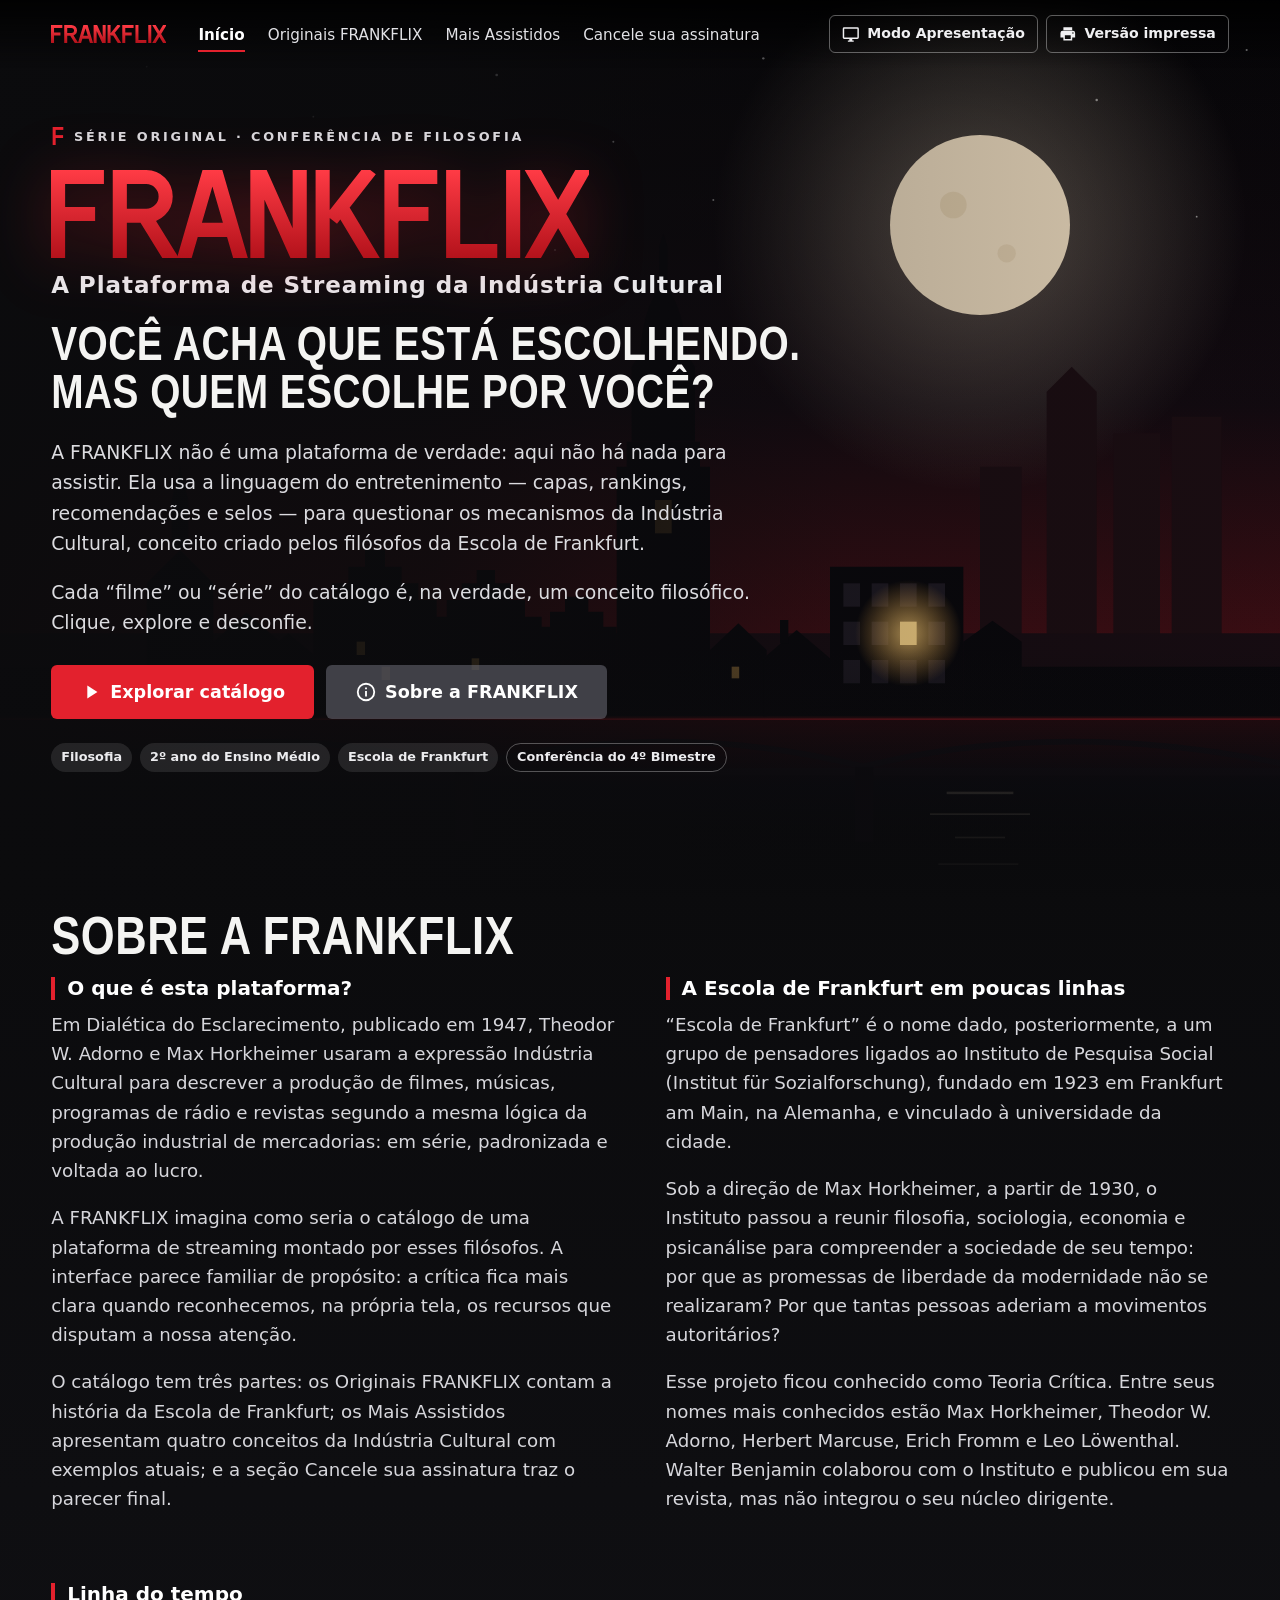
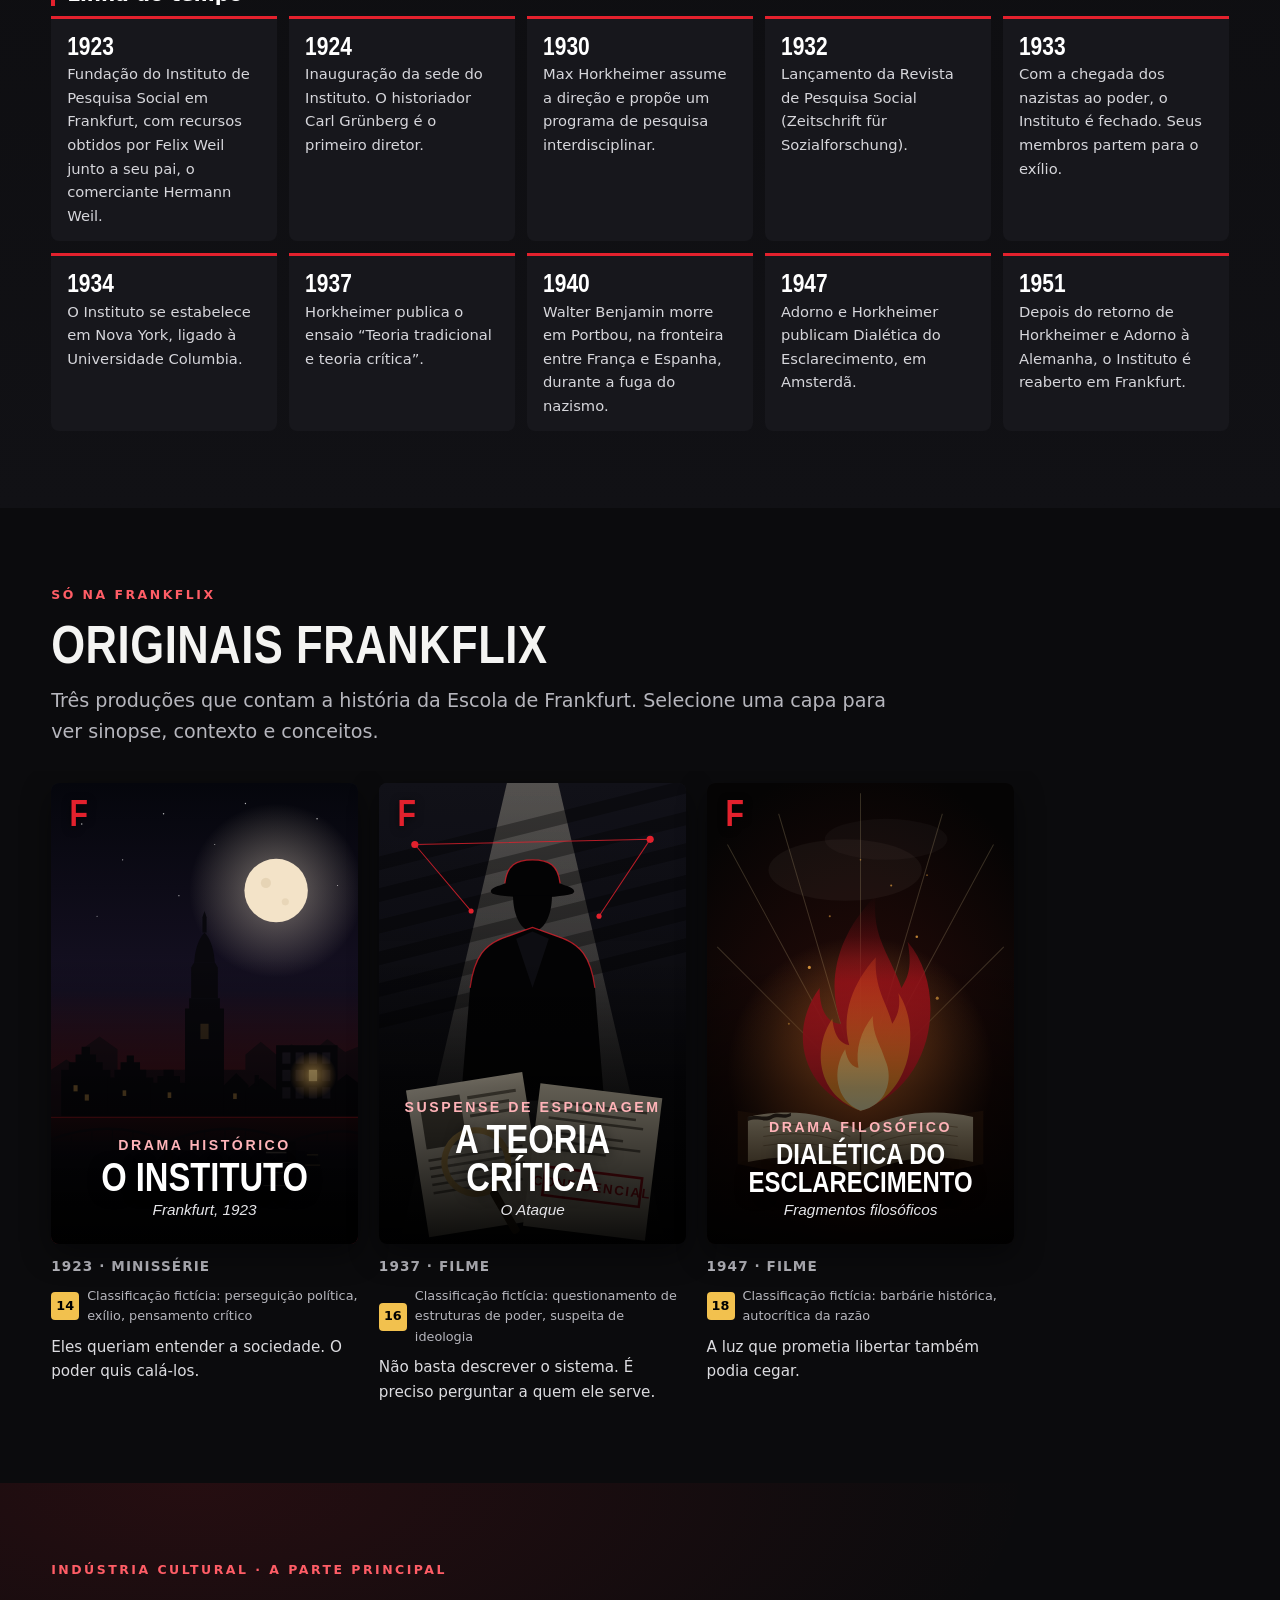
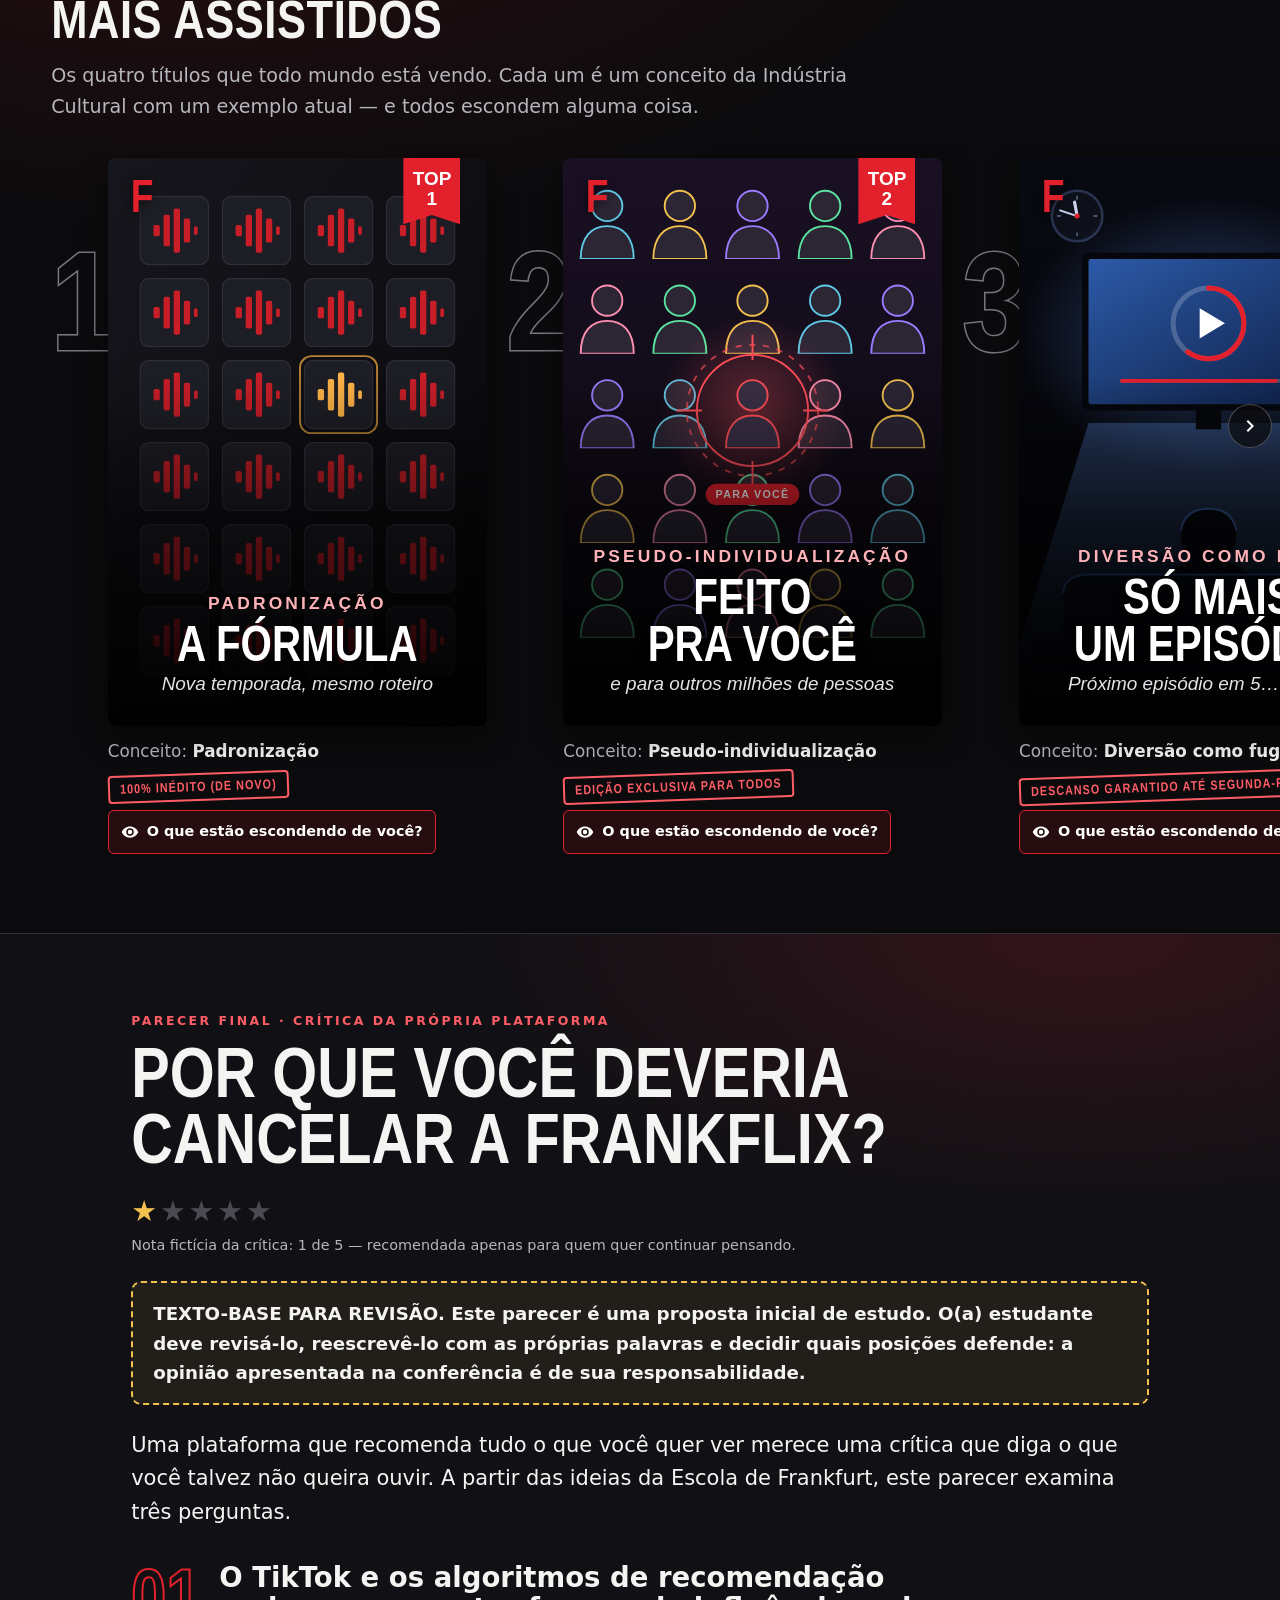
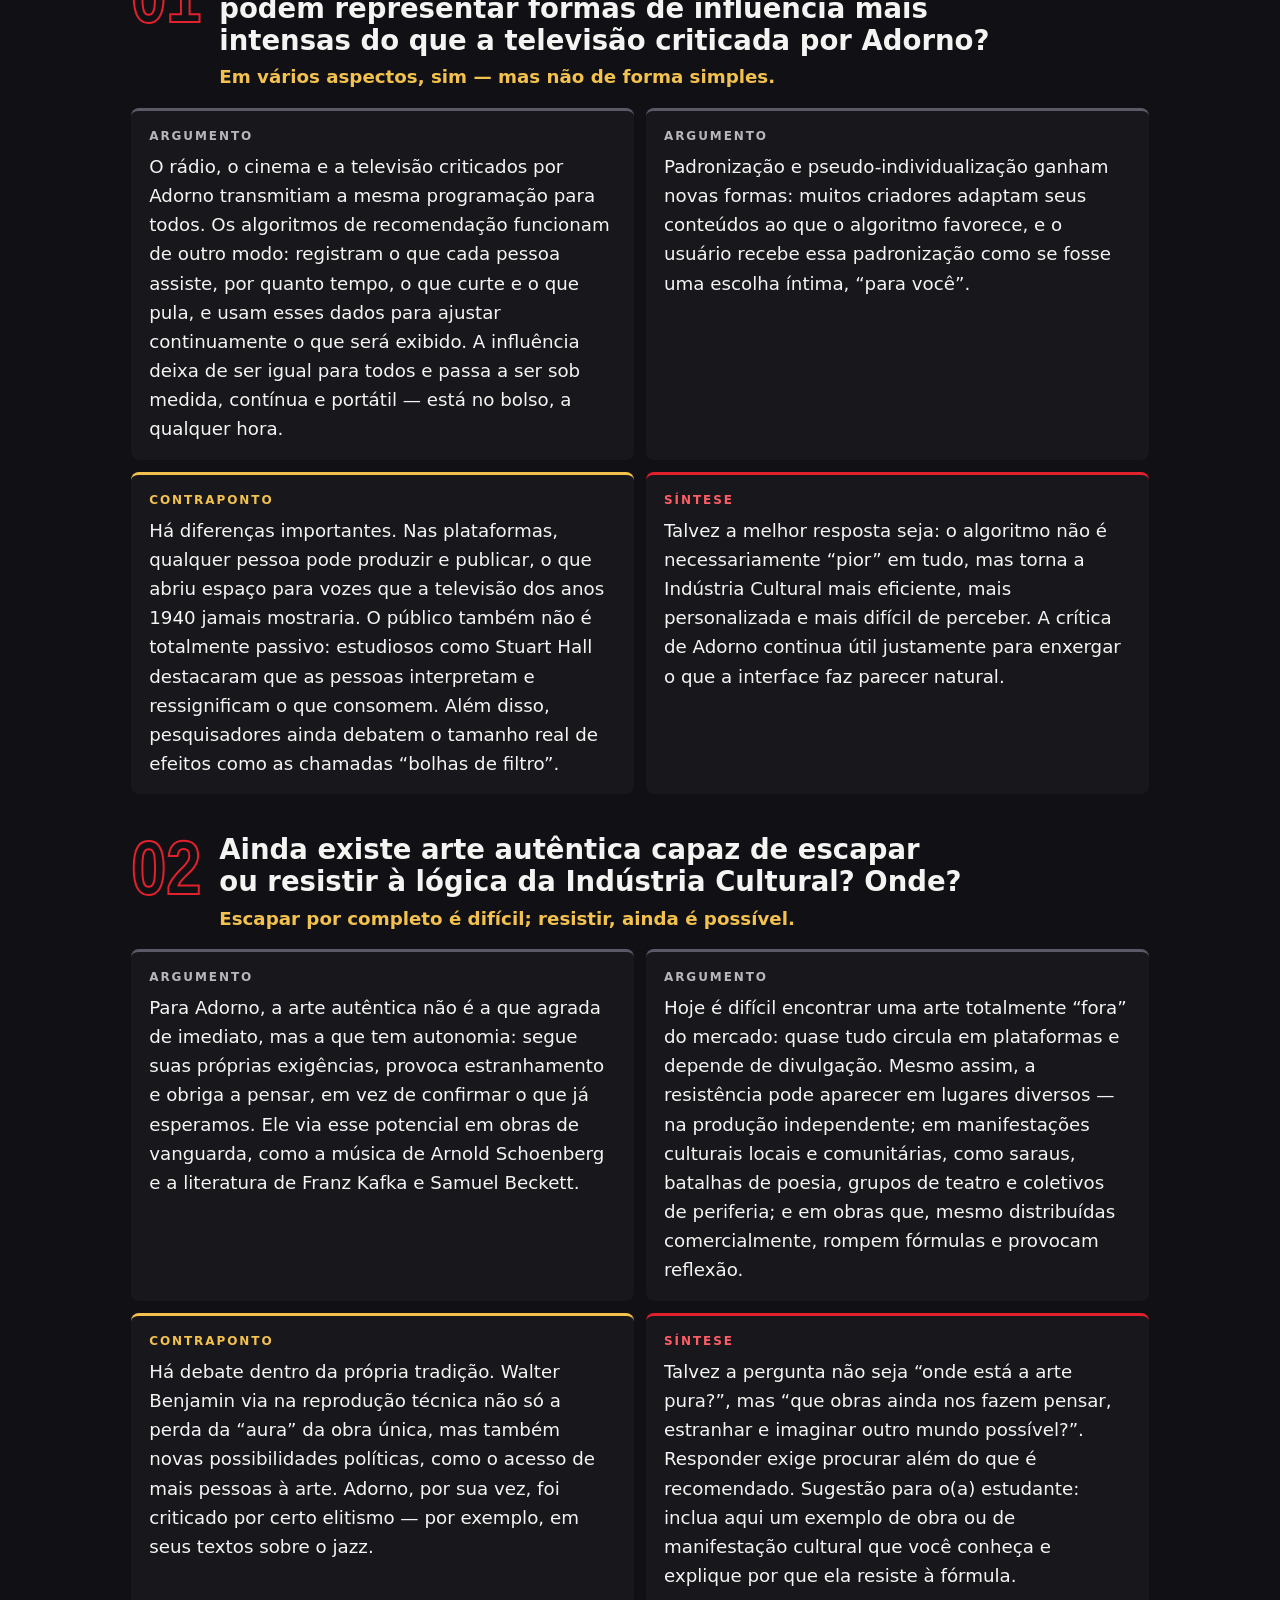
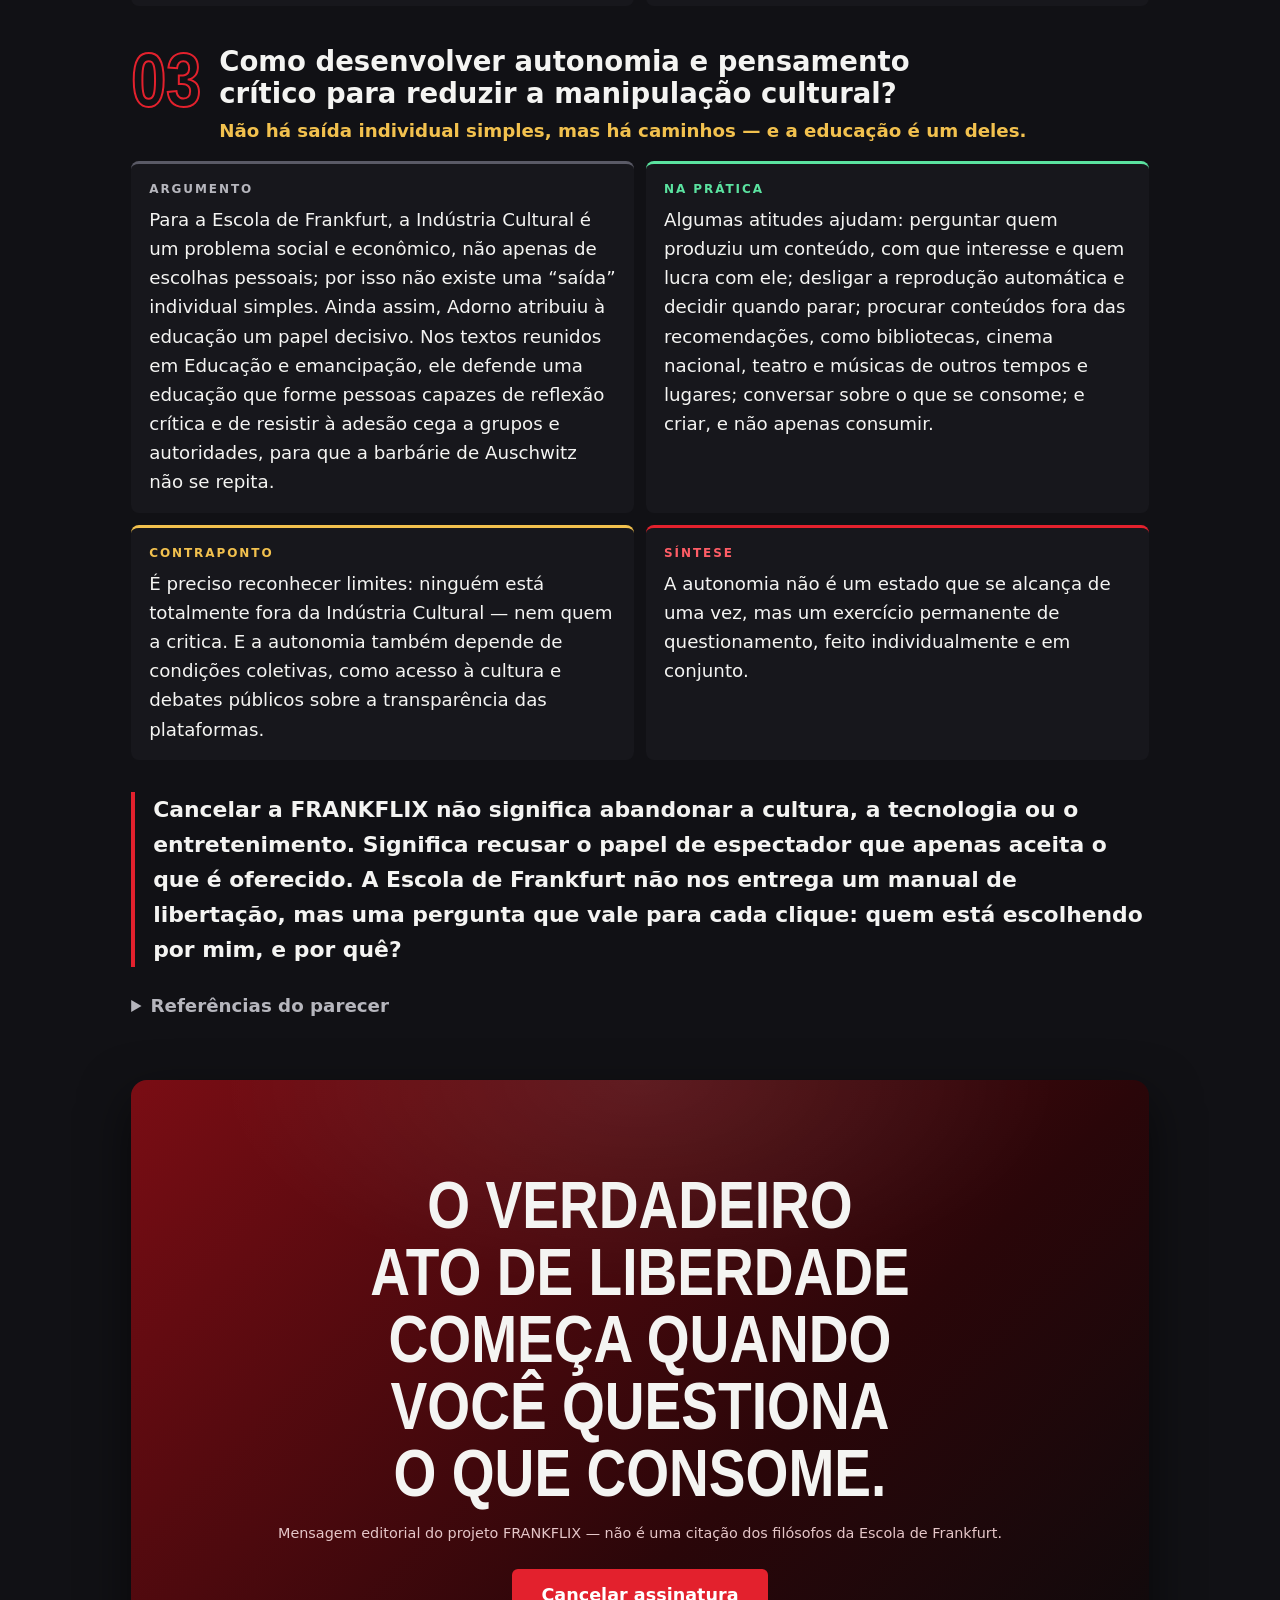
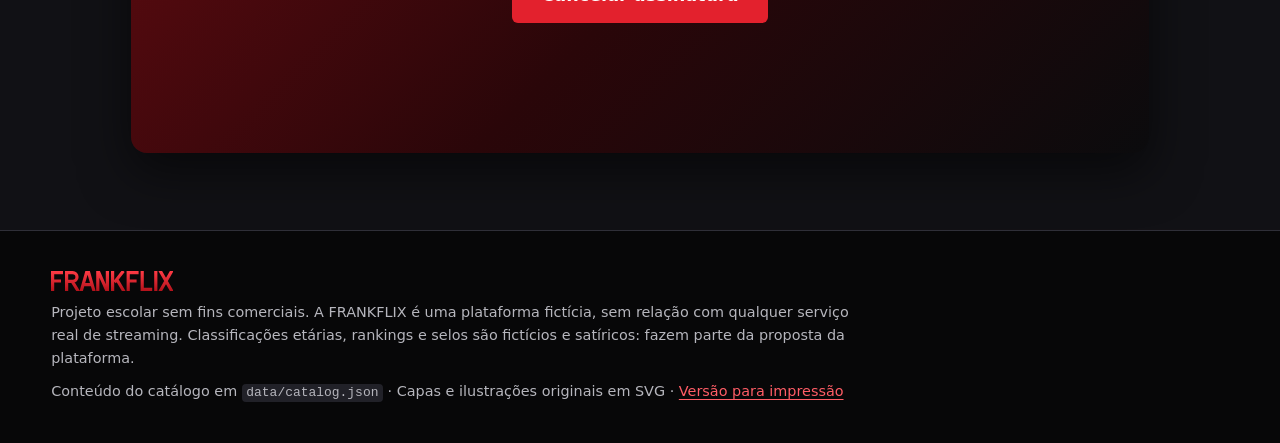
==== index.html @ fb7651ad "Implementa a plataforma FRANKFLIX Site estático (HTML, CSS, JS ES6+ e JSON) para a conferência de Fi" ====
<!doctype html>
<html lang="pt-BR">
<head>
  <meta charset="utf-8">
  <meta name="viewport" content="width=device-width, initial-scale=1">
  <title>FRANKFLIX — A Plataforma de Streaming da Indústria Cultural</title>
  <meta name="description" content="Plataforma fictícia de streaming criada para uma conferência de Filosofia (2º ano do Ensino Médio) sobre a Escola de Frankfurt e a crítica à Indústria Cultural.">
  <meta name="theme-color" content="#0b0b0d">
  <meta name="color-scheme" content="dark">
  <link rel="icon" href="assets/favicon.svg" type="image/svg+xml">
  <link rel="preload" href="data/catalog.json" as="fetch" crossorigin>
  <link rel="stylesheet" href="css/style.css">
  <link rel="stylesheet" href="css/components.css">
  <script type="module" src="js/app.js"></script>
</head>
<body>
  <a class="skip-link" href="#conteudo">Pular para o conteúdo</a>

  <header class="site-header" data-header>
    <div class="site-header__inner">
      <a class="brand" href="#inicio" aria-label="FRANKFLIX — voltar ao início">
        <img src="assets/logo.svg" alt="" width="152" height="25">
      </a>
      <nav class="main-nav" aria-label="Navegação principal">
        <ul>
          <li><a href="#inicio" data-nav="inicio">Início</a></li>
          <li><a href="#originais" data-nav="originais">Originais FRANKFLIX</a></li>
          <li><a href="#mais-assistidos" data-nav="mais-assistidos">Mais Assistidos</a></li>
          <li><a href="#cancele" data-nav="cancele">Cancele sua assinatura</a></li>
        </ul>
      </nav>
      <div class="header-actions">
        <button type="button" class="btn btn--ghost btn--sm" data-presentation-open disabled>
          <span class="btn__icon" data-icon="screen"></span><span>Modo Apresentação</span>
        </button>
        <a class="btn btn--ghost btn--sm" href="print.html">
          <span class="btn__icon" data-icon="print"></span><span>Versão impressa</span>
        </a>
      </div>
    </div>
  </header>

  <main id="conteudo" tabindex="-1">
    <section id="inicio" class="hero" data-spy="inicio" aria-labelledby="hero-title">
      <div class="hero__media" aria-hidden="true"></div>
      <div class="hero__content" data-hero>
        <p class="hero__kicker" data-hero-kicker></p>
        <h1 id="hero-title" class="hero__title">
          <img src="assets/logo.svg" alt="FRANKFLIX" width="610" height="100">
          <span class="hero__tagline" data-hero-tagline></span>
        </h1>
        <p class="hero__slogan" data-hero-slogan></p>
        <div class="hero__description" data-hero-description></div>
        <div class="hero__actions">
          <a class="btn btn--primary btn--lg" href="#originais" data-scroll-to="originais">
            <span class="btn__icon" data-icon="play"></span><span>Explorar catálogo</span>
          </a>
          <a class="btn btn--secondary btn--lg" href="#sobre" data-scroll-to="sobre">
            <span class="btn__icon" data-icon="info"></span><span>Sobre a FRANKFLIX</span>
          </a>
        </div>
        <p class="hero__meta" data-hero-meta></p>
      </div>
    </section>

    <div class="app-status" data-status role="status" aria-live="polite">
      <noscript>
        <p class="alert alert--error">Este site precisa de JavaScript para montar o catálogo. Ative o JavaScript ou consulte a <a href="print.html">versão impressa</a>.</p>
      </noscript>
    </div>

    <section id="sobre" class="section about" data-spy="inicio" aria-labelledby="sobre-title">
      <div class="container">
        <h2 id="sobre-title" class="section__title">Sobre a FRANKFLIX</h2>
        <div class="about__grid" data-about></div>
      </div>
    </section>

    <section id="originais" class="section collection" data-spy="originais" aria-labelledby="originais-title">
      <div class="container">
        <header class="section__head">
          <p class="section__kicker">Só na FRANKFLIX</p>
          <h2 id="originais-title" class="section__title">Originais FRANKFLIX</h2>
          <p class="section__lead">Três produções que contam a história da Escola de Frankfurt. Selecione uma capa para ver sinopse, contexto e conceitos.</p>
        </header>
      </div>
      <div class="row" data-row="originals" aria-label="Originais FRANKFLIX"></div>
    </section>

    <section id="mais-assistidos" class="section collection collection--top" data-spy="mais-assistidos" aria-labelledby="top-title">
      <div class="container">
        <header class="section__head">
          <p class="section__kicker">Indústria Cultural · a parte principal</p>
          <h2 id="top-title" class="section__title">Mais Assistidos</h2>
          <p class="section__lead">Os quatro títulos que todo mundo está vendo. Cada um é um conceito da Indústria Cultural com um exemplo atual — e todos escondem alguma coisa.</p>
        </header>
      </div>
      <div class="row row--top" data-row="top" aria-label="Mais Assistidos"></div>
    </section>

    <section id="cancele" class="section verdict" data-spy="cancele" aria-labelledby="cancele-title">
      <div class="container container--narrow" data-verdict>
        <h2 id="cancele-title" class="verdict__title">Por que você deveria cancelar a FRANKFLIX?</h2>
      </div>
    </section>
  </main>

  <footer class="site-footer">
    <div class="container site-footer__inner">
      <img src="assets/logo.svg" alt="FRANKFLIX" width="122" height="20">
      <p data-footer-disclaimer></p>
      <p>Conteúdo do catálogo em <code>data/catalog.json</code> · Capas e ilustrações originais em SVG · <a href="print.html">Versão para impressão</a></p>
    </div>
  </footer>

  <dialog class="modal" data-modal aria-labelledby="modal-title">
    <div class="modal__frame">
      <button type="button" class="modal__close icon-btn" data-modal-close aria-label="Fechar detalhes" autofocus>
        <span data-icon="close"></span>
      </button>
      <div class="modal__body" data-modal-body></div>
    </div>
  </dialog>

  <dialog class="presentation" data-presentation aria-label="Modo apresentação">
    <div class="presentation__stage" data-stage></div>
    <div class="presentation__controls">
      <button type="button" class="btn btn--secondary" data-prev><span class="btn__icon" data-icon="left"></span><span>Anterior</span></button>
      <div class="presentation__progress">
        <span class="presentation__counter" data-counter></span>
        <span class="presentation__bar"><span data-bar></span></span>
      </div>
      <button type="button" class="btn btn--primary" data-next><span>Próximo</span><span class="btn__icon" data-icon="right"></span></button>
      <button type="button" class="btn btn--ghost" data-fullscreen><span class="btn__icon" data-icon="expand"></span><span data-fullscreen-label>Tela cheia</span></button>
      <button type="button" class="btn btn--ghost" data-presentation-close><span class="btn__icon" data-icon="close"></span><span>Sair</span></button>
    </div>
    <p class="presentation__hint" data-fs-hint></p>
    <p class="visually-hidden" data-live aria-live="polite"></p>
  </dialog>

  <script>
    // Aviso para quem abre o arquivo diretamente (file://): módulos e fetch() não funcionam assim.
    if (location.protocol === 'file:') {
      document.addEventListener('DOMContentLoaded', function () {
        var box = document.querySelector('[data-status]');
        if (box) box.innerHTML = '<p class="alert alert--error"><strong>Abra o site por um servidor HTTP.</strong> Navegadores bloqueiam o carregamento do catálogo (fetch e módulos JavaScript) em arquivos abertos via file://. No terminal, dentro da pasta do projeto, execute <code>python3 -m http.server 8000</code> e acesse <code>http://localhost:8000</code>.</p>';
      });
    }
  </script>
</body>
</html>
---- css/style.css ----
/* ==========================================================================
   FRANKFLIX — estilos globais, layout e seções
   Componentes (cards, modal, apresentação…) ficam em components.css.
   ========================================================================== */

:root {
  --bg: #0b0b0d;
  --bg-2: #111115;
  --surface: #17171c;
  --surface-2: #212128;
  --line: #2f2f38;
  --text: #f4f4f2;
  --muted: #b6b6bd;
  --red: #e3212d;
  --red-strong: #b3121b;
  --red-text: #ff5d66;
  --gold: #f2c14e;
  --green: #5be3a0;

  --font-sans: "Inter", "Segoe UI", system-ui, -apple-system, Roboto, "Helvetica Neue", Arial, sans-serif;
  --font-display: "Bebas Neue", "Oswald", "Arial Narrow", "Roboto Condensed", "Liberation Sans Narrow", "Helvetica Neue", Impact, sans-serif;

  --gutter: clamp(16px, 4vw, 64px);
  --header-h: 68px;
  --radius: 10px;
  --shadow: 0 18px 50px rgba(0, 0, 0, 0.55);
  --ease: cubic-bezier(0.2, 0.7, 0.2, 1);

  color-scheme: dark;
}

*,
*::before,
*::after { box-sizing: border-box; }

html {
  scroll-padding-top: calc(var(--header-h) + 12px);
  -webkit-text-size-adjust: 100%;
}

@media (prefers-reduced-motion: no-preference) {
  html { scroll-behavior: smooth; }
}

html.is-locked { overflow: hidden; }

body {
  margin: 0;
  background: var(--bg);
  color: var(--text);
  font-family: var(--font-sans);
  font-size: clamp(1rem, 0.94rem + 0.25vw, 1.15rem);
  line-height: 1.6;
  text-rendering: optimizeLegibility;
  -webkit-font-smoothing: antialiased;
}

img { max-width: 100%; height: auto; display: block; }
a { color: var(--red-text); text-underline-offset: 0.18em; }
a:hover { color: #fff; }
code { font-family: ui-monospace, "SFMono-Regular", Menlo, Consolas, monospace; font-size: 0.9em; background: var(--surface-2); padding: 0.1em 0.35em; border-radius: 4px; }
h1, h2, h3, h4 { line-height: 1.15; margin: 0 0 0.5em; }
p { margin: 0 0 1em; }
[hidden] { display: none !important; }

:focus-visible {
  outline: 3px solid #fff;
  outline-offset: 3px;
  border-radius: 4px;
}

.visually-hidden {
  position: absolute !important;
  width: 1px; height: 1px;
  padding: 0; margin: -1px;
  overflow: hidden; clip: rect(0 0 0 0);
  white-space: nowrap; border: 0;
}

.skip-link {
  position: absolute;
  left: 16px; top: -100px;
  z-index: 1000;
  background: #fff; color: #000;
  padding: 10px 16px; border-radius: 6px;
  font-weight: 700;
}
.skip-link:focus { top: 12px; }

.container {
  width: 100%;
  max-width: 1600px;
  margin-inline: auto;
  padding-inline: var(--gutter);
}
.container--narrow { max-width: 1120px; }

/* ---------- Cabeçalho fixo ---------- */

.site-header {
  position: fixed;
  inset: 0 0 auto 0;
  z-index: 50;
  background: linear-gradient(180deg, rgba(0, 0, 0, 0.85) 0%, rgba(0, 0, 0, 0) 100%);
  transition: background-color 0.3s var(--ease), box-shadow 0.3s var(--ease);
}
.site-header.is-scrolled {
  background-color: rgba(11, 11, 13, 0.96);
  box-shadow: 0 1px 0 var(--line);
}

.site-header__inner {
  display: flex;
  align-items: center;
  gap: clamp(12px, 2.5vw, 40px);
  min-height: var(--header-h);
  padding-inline: var(--gutter);
  max-width: 1920px;
  margin-inline: auto;
}

.brand img { width: clamp(112px, 9vw, 160px); height: auto; }

.main-nav ul {
  display: flex;
  gap: clamp(12px, 1.8vw, 28px);
  list-style: none;
  margin: 0; padding: 0;
}
.main-nav a {
  color: #e2e2e6;
  text-decoration: none;
  font-size: 0.95rem;
  white-space: nowrap;
  padding: 6px 0;
  border-bottom: 2px solid transparent;
  transition: color 0.2s, border-color 0.2s;
}
.main-nav a:hover { color: #fff; }
.main-nav a[aria-current] {
  color: #fff;
  font-weight: 700;
  border-bottom-color: var(--red);
}

.header-actions {
  margin-left: auto;
  display: flex;
  gap: 8px;
}

@media (max-width: 980px) {
  :root { --header-h: 104px; }
  .site-header__inner { flex-wrap: wrap; row-gap: 0; padding-block: 8px 0; }
  .main-nav {
    order: 3;
    width: 100%;
    overflow-x: auto;
    scrollbar-width: none;
  }
  .main-nav::-webkit-scrollbar { display: none; }
  .main-nav ul { padding-block: 6px 10px; }
  .header-actions .btn > span:not(.btn__icon) {
    position: absolute; width: 1px; height: 1px; overflow: hidden; clip: rect(0 0 0 0); white-space: nowrap;
  }
}

/* ---------- Hero ---------- */

.hero {
  position: relative;
  min-height: min(100svh, 1080px);
  display: flex;
  align-items: center;
  padding: calc(var(--header-h) + 40px) var(--gutter) 120px;
  isolation: isolate;
  overflow: hidden;
}
.hero__media {
  position: absolute;
  inset: 0;
  z-index: -1;
  background:
    linear-gradient(90deg, rgba(11, 11, 13, 0.97) 0%, rgba(11, 11, 13, 0.82) 34%, rgba(11, 11, 13, 0.25) 66%, rgba(11, 11, 13, 0.1) 100%),
    linear-gradient(0deg, var(--bg) 0%, rgba(11, 11, 13, 0) 28%),
    url("../assets/images/backgrounds/hero.svg") center right / cover no-repeat;
}
@media (prefers-reduced-motion: no-preference) {
  .hero__media { animation: hero-zoom 24s var(--ease) both; }
  @keyframes hero-zoom { from { transform: scale(1.06); } to { transform: scale(1); } }
}

.hero__content { max-width: min(760px, 100%); }

.hero__kicker {
  display: inline-flex;
  align-items: center;
  gap: 10px;
  text-transform: uppercase;
  letter-spacing: 0.22em;
  font-size: 0.8rem;
  font-weight: 700;
  color: #d8d8dc;
}
.hero__kicker::before {
  content: "F";
  font-family: var(--font-display);
  font-size: 1.6rem;
  font-weight: 800;
  color: var(--red);
  letter-spacing: 0;
}

.hero__title { margin: 0 0 20px; }
.hero__title img { width: clamp(260px, 42vw, 720px); height: auto; filter: drop-shadow(0 8px 30px rgba(227, 33, 45, 0.35)); }
.hero__tagline {
  display: block;
  margin-top: 14px;
  font-size: clamp(1rem, 0.8rem + 0.8vw, 1.6rem);
  font-weight: 600;
  letter-spacing: 0.04em;
  color: #e9e9ec;
}

.hero__slogan {
  font-family: var(--font-display);
  font-weight: 800;
  font-stretch: condensed;
  text-transform: uppercase;
  font-size: clamp(1.9rem, 1.2rem + 2.2vw, 3.7rem);
  line-height: 1.02;
  letter-spacing: 0.01em;
  margin: 0 0 22px;
  text-wrap: balance;
}

.hero__description { max-width: 62ch; color: #dcdce0; font-size: clamp(1rem, 0.9rem + 0.35vw, 1.3rem); }
.hero__actions { display: flex; flex-wrap: wrap; gap: 12px; margin: 28px 0 24px; }
.hero__meta { display: flex; flex-wrap: wrap; gap: 8px; margin: 0; }

/* ---------- Seções ---------- */

.app-status:empty { display: none; }
.app-status { padding: 0 var(--gutter); margin: -60px auto 40px; max-width: 1200px; position: relative; z-index: 2; }

.alert { padding: 16px 20px; border-radius: var(--radius); margin: 0; }
.alert--error { background: #3a0c10; border: 1px solid var(--red); color: #fff; }

.section { padding-block: clamp(40px, 6vw, 96px); }
.section__head { max-width: 880px; margin-bottom: 24px; }
.section__kicker {
  text-transform: uppercase;
  letter-spacing: 0.2em;
  font-size: 0.78rem;
  font-weight: 700;
  color: var(--red-text);
  margin-bottom: 8px;
}
.section__title {
  font-family: var(--font-display);
  font-weight: 800;
  font-stretch: condensed;
  text-transform: uppercase;
  font-size: clamp(2rem, 1.4rem + 2.4vw, 3.8rem);
  letter-spacing: 0.01em;
  margin-bottom: 12px;
}
.section__lead { color: var(--muted); font-size: 1.05em; margin: 0; max-width: 70ch; }

/* Sobre */
.about { background: linear-gradient(180deg, var(--bg) 0%, var(--bg-2) 100%); padding-top: 24px; }
.about__grid {
  display: grid;
  grid-template-columns: repeat(2, minmax(0, 1fr));
  gap: clamp(24px, 4vw, 64px);
}
.about__col h3, .about__timeline h3 {
  font-size: 1.25rem;
  color: #fff;
  border-left: 4px solid var(--red);
  padding-left: 12px;
}
.about__col p { color: #d6d6db; }
.about__timeline { grid-column: 1 / -1; }
@media (max-width: 820px) {
  .about__grid { grid-template-columns: 1fr; }
}

.collection { overflow: hidden; padding-bottom: clamp(24px, 4vw, 56px); }
.collection--top { background: radial-gradient(1200px 500px at 15% 0%, rgba(227, 33, 45, 0.12), transparent 70%); }

/* Parecer */
.verdict {
  background:
    radial-gradient(900px 400px at 85% 0%, rgba(227, 33, 45, 0.16), transparent 70%),
    var(--bg-2);
  border-top: 1px solid var(--line);
}

/* Rodapé */
.site-footer {
  border-top: 1px solid var(--line);
  padding-block: 40px;
  color: var(--muted);
  font-size: 0.9rem;
  background: #070708;
}
.site-footer__inner { display: grid; gap: 10px; }
.site-footer p { margin: 0; max-width: 90ch; }

/* ---------- Movimento reduzido ---------- */

@media (prefers-reduced-motion: reduce) {
  *, *::before, *::after {
    animation-duration: 0.01ms !important;
    animation-iteration-count: 1 !important;
    transition-duration: 0.01ms !important;
    scroll-behavior: auto !important;
  }
}

/* ---------- Impressão direta do index (a versão completa está em print.html) ---------- */

@media print {
  :root { --bg: #fff; --bg-2: #fff; --text: #000; --muted: #333; --surface: #fff; --surface-2: #f3f3f3; --line: #ccc; }
  body { background: #fff; color: #000; }
  .site-header, .hero__actions, .row__btn, .reveal__btn, .closing__action, dialog, .skip-link, .verdict__refs summary { display: none !important; }
  .hero { min-height: auto; padding: 0 0 24px; }
  .hero__media { display: none; }
  .hero__slogan, .hero__description, .hero__kicker, .hero__tagline { color: #000; }
  .row__track { flex-wrap: wrap; overflow: visible !important; }
  .reveal__panel { display: block !important; }
  .card, .verdict__q { break-inside: avoid; }
}
---- css/components.css ----
/* ==========================================================================
   FRANKFLIX — componentes
   ========================================================================== */

/* ---------- Botões ---------- */

.btn {
  display: inline-flex;
  align-items: center;
  justify-content: center;
  gap: 8px;
  min-height: 44px;
  padding: 10px 20px;
  border-radius: 6px;
  border: 1px solid transparent;
  font: inherit;
  font-weight: 700;
  line-height: 1.1;
  text-decoration: none;
  cursor: pointer;
  transition: background-color 0.2s, color 0.2s, border-color 0.2s, transform 0.2s var(--ease);
}
.btn:disabled { opacity: 0.45; cursor: not-allowed; }
.btn--primary { background: var(--red); color: #fff; }
.btn--primary:hover:not(:disabled) { background: #f03a45; color: #fff; }
.btn--secondary { background: rgba(109, 109, 120, 0.55); color: #fff; }
.btn--secondary:hover:not(:disabled) { background: rgba(109, 109, 120, 0.8); color: #fff; }
.btn--ghost { background: transparent; color: #f0f0f2; border-color: rgba(255, 255, 255, 0.35); }
.btn--ghost:hover:not(:disabled) { border-color: #fff; color: #fff; background: rgba(255, 255, 255, 0.08); }
.btn--sm { min-height: 38px; padding: 6px 12px; font-size: 0.88rem; }
.btn--lg { min-height: 54px; padding: 12px 28px; font-size: 1.1rem; }
.btn__icon { display: inline-flex; }
.icon { width: 1.25em; height: 1.25em; flex: none; }

.icon-btn {
  display: inline-grid;
  place-items: center;
  width: 44px; height: 44px;
  border-radius: 50%;
  border: 1px solid rgba(255, 255, 255, 0.25);
  background: rgba(11, 11, 13, 0.75);
  color: #fff;
  cursor: pointer;
  transition: background-color 0.2s, transform 0.2s var(--ease);
}
.icon-btn:hover:not(:disabled) { background: var(--red); }
.icon-btn .icon { width: 24px; height: 24px; }

/* ---------- Chips, classificação e selos ---------- */

.chip {
  display: inline-flex;
  align-items: center;
  padding: 3px 10px;
  border-radius: 999px;
  background: rgba(255, 255, 255, 0.1);
  color: #ececef;
  font-size: 0.8rem;
  font-weight: 600;
  white-space: nowrap;
}
.chip--accent { background: rgba(227, 33, 45, 0.2); color: #ffd0d3; border: 1px solid rgba(227, 33, 45, 0.6); }
.chip--outline { background: transparent; border: 1px solid rgba(255, 255, 255, 0.3); }

.rating { display: inline-flex; align-items: center; gap: 8px; font-size: 0.8rem; color: var(--muted); }
.rating__age {
  display: inline-grid; place-items: center;
  min-width: 28px; height: 28px; padding: 0 4px;
  border-radius: 4px;
  font-weight: 800; color: #000; background: var(--gold);
}

.stamp {
  display: inline-block;
  margin: 0;
  padding: 4px 10px;
  border: 2px solid var(--red-text);
  border-radius: 4px;
  color: var(--red-text);
  font-family: var(--font-display);
  font-weight: 800;
  font-size: 0.82rem;
  letter-spacing: 0.08em;
  text-transform: uppercase;
  transform: rotate(-2deg);
  line-height: 1.25;
}
.stamp--lg { font-size: 1rem; padding: 6px 14px; margin-block: 6px 12px; }

/* ---------- Capa (poster 2:3) ---------- */

.poster {
  position: relative;
  aspect-ratio: 2 / 3;
  width: 100%;
  overflow: hidden;
  border-radius: 8px;
  background: #121216;
  container-type: inline-size;
  box-shadow: 0 10px 30px rgba(0, 0, 0, 0.45);
  transition: transform 0.3s var(--ease), box-shadow 0.3s var(--ease);
}
.poster__img { position: absolute; inset: 0; width: 100%; height: 100%; object-fit: cover; }
.poster__shade {
  position: absolute; inset: 0;
  background: linear-gradient(0deg, rgba(0, 0, 0, 0.94) 0%, rgba(0, 0, 0, 0.55) 34%, rgba(0, 0, 0, 0) 62%);
}
.poster__brand {
  position: absolute; top: 4cqi; left: 6cqi;
  font-family: var(--font-display);
  font-weight: 900;
  font-size: 12cqi;
  line-height: 1;
  color: var(--red);
  text-shadow: 0 2px 8px rgba(0, 0, 0, 0.6);
}
.poster__ribbon {
  position: absolute; top: 0; right: 7cqi;
  padding: 3cqi 2.5cqi 4cqi;
  background: var(--red);
  color: #fff;
  font-weight: 800;
  font-size: 5cqi;
  line-height: 1.05;
  text-align: center;
  width: 15cqi;
  clip-path: polygon(0 0, 100% 0, 100% 100%, 50% 86%, 0 100%);
}
.poster__text {
  position: absolute; inset: auto 0 0 0;
  display: grid;
  gap: 1.5cqi;
  padding: 7cqi 7cqi 8cqi;
  text-align: center;
}
.poster__kicker {
  font-size: 4.6cqi;
  font-weight: 700;
  letter-spacing: 0.18em;
  text-transform: uppercase;
  color: #ffb3b8;
}
.poster__title {
  font-family: var(--font-display);
  font-weight: 800;
  font-stretch: condensed;
  font-size: 13cqi;
  line-height: 0.95;
  text-transform: uppercase;
  color: #fff;
  text-shadow: 0 3px 14px rgba(0, 0, 0, 0.7);
  text-wrap: balance;
}
.poster--long .poster__title { font-size: 9.5cqi; }
.poster__subtitle { font-size: 5cqi; color: #e4e4e8; font-style: italic; line-height: 1.25; }

/* ---------- Coleções horizontais ---------- */

.row { position: relative; }
.row__track {
  display: flex;
  gap: clamp(12px, 1.6vw, 24px);
  list-style: none;
  margin: 0;
  padding: 12px var(--gutter) 28px;
  overflow-x: auto;
  scroll-snap-type: x mandatory;
  scroll-padding-inline: var(--gutter);
  scrollbar-width: thin;
  scrollbar-color: #4a4a55 transparent;
  overscroll-behavior-x: contain;
}
.row__item {
  flex: 0 0 clamp(190px, 24vw, 400px);
  scroll-snap-align: start;
}
.row--top .row__item { flex-basis: clamp(270px, 34vw, 480px); }

.row__btn {
  position: absolute;
  top: 38%;
  z-index: 3;
  transform: translateY(-50%);
  opacity: 0;
  pointer-events: none;
  transition: opacity 0.2s;
}
.row__btn--prev { left: 8px; }
.row__btn--next { right: 8px; }
.row.has-overflow .row__btn:not(:disabled) { opacity: 1; pointer-events: auto; }
@media (hover: none) {
  .row__btn { display: none; }
}

/* ---------- Cards ---------- */

.card { display: grid; gap: 12px; }
.card__open {
  display: block;
  width: 100%;
  padding: 0;
  border: 0;
  background: none;
  color: inherit;
  cursor: pointer;
  border-radius: 8px;
  text-align: inherit;
}
.card__open:hover .poster,
.card__open:focus-visible .poster {
  transform: scale(1.03);
  box-shadow: 0 0 0 2px rgba(255, 255, 255, 0.8), var(--shadow);
}
.card__open:focus-visible { outline: none; }
.card__open:focus-visible .poster { box-shadow: 0 0 0 4px #fff, var(--shadow); }

.card__info { display: grid; gap: 8px; justify-items: start; }
.card__meta { margin: 0; font-size: 0.85rem; color: var(--muted); font-weight: 600; text-transform: uppercase; letter-spacing: 0.08em; }
.card__tagline { margin: 0; font-size: 0.95rem; color: #dcdce0; }
.card__concept { margin: 0; font-weight: 700; font-size: 1.05rem; }
.card__concept span { color: var(--muted); font-weight: 500; }

.card--top {
  display: flex;
  align-items: flex-start;
}
.card__rank {
  flex: none;
  font-family: var(--font-display);
  font-weight: 900;
  font-size: clamp(7rem, 11vw, 13rem);
  line-height: 0.8;
  color: var(--bg);
  -webkit-text-stroke: 3px #77777f;
  paint-order: stroke fill;
  margin-right: -0.14em;
  margin-top: 0.6em;
  user-select: none;
  position: relative;
  z-index: 0;
}
.card__body { flex: 1; min-width: 0; display: grid; gap: 12px; position: relative; z-index: 1; }

/* ---------- Revelar a crítica ---------- */

.reveal { display: grid; gap: 10px; width: 100%; }
.reveal__btn {
  display: inline-flex;
  align-items: center;
  gap: 8px;
  justify-self: start;
  min-height: 44px;
  padding: 10px 16px;
  border: 1px solid var(--red);
  border-radius: 6px;
  background: rgba(227, 33, 45, 0.12);
  color: #fff;
  font: inherit;
  font-weight: 700;
  cursor: pointer;
  text-align: left;
  transition: background-color 0.2s;
}
.reveal__btn:hover { background: rgba(227, 33, 45, 0.3); }
.reveal__btn[aria-expanded="true"] { background: var(--red); }
.reveal__btn--compact { font-size: 0.9rem; padding: 8px 12px; }
.reveal__panel {
  border-left: 4px solid var(--red);
  background: var(--surface-2);
  padding: 14px 16px;
  border-radius: 0 8px 8px 0;
}
.reveal__panel p:last-child { margin-bottom: 0; }
.reveal--compact .reveal__panel { font-size: 0.95rem; }
.reveal__label {
  margin: 0 0 6px;
  text-transform: uppercase;
  letter-spacing: 0.16em;
  font-size: 0.75rem;
  font-weight: 800;
  color: var(--red-text);
}
@media (prefers-reduced-motion: no-preference) {
  .reveal__panel:not([hidden]) { animation: fade-in 0.35s var(--ease); }
}
@keyframes fade-in { from { opacity: 0; transform: translateY(-4px); } to { opacity: 1; transform: none; } }

/* ---------- Modal ---------- */

.modal {
  width: min(1080px, calc(100vw - 32px));
  max-width: none;
  max-height: calc(100dvh - 40px);
  padding: 0;
  border: 1px solid var(--line);
  border-radius: 12px;
  background: var(--surface);
  color: var(--text);
  box-shadow: var(--shadow);
  overflow: hidden;
}
.modal::backdrop { background: rgba(0, 0, 0, 0.78); backdrop-filter: blur(3px); }
@media (prefers-reduced-motion: no-preference) {
  .modal[open] { animation: modal-in 0.25s var(--ease); }
}
@keyframes modal-in { from { opacity: 0; transform: translateY(16px) scale(0.98); } to { opacity: 1; transform: none; } }

.modal__frame {
  max-height: calc(100dvh - 42px);
  overflow-y: auto;
  overscroll-behavior: contain;
}
.modal__close { position: absolute; top: 14px; right: 14px; z-index: 5; }

/* ---------- Detalhe de uma produção (modal) ---------- */

.detail__hero {
  display: grid;
  grid-template-columns: minmax(180px, 280px) minmax(0, 1fr);
  gap: clamp(20px, 3vw, 40px);
  padding: clamp(20px, 3vw, 40px);
  padding-right: clamp(64px, 6vw, 80px);
  background:
    radial-gradient(700px 300px at 100% 0%, rgba(227, 33, 45, 0.22), transparent 70%),
    linear-gradient(180deg, #1d1d23, var(--surface));
}
.detail__kicker {
  margin: 0 0 8px;
  font-size: 0.78rem;
  font-weight: 700;
  letter-spacing: 0.16em;
  text-transform: uppercase;
  color: var(--red-text);
}
.detail__title {
  font-family: var(--font-display);
  font-weight: 800;
  font-stretch: condensed;
  text-transform: uppercase;
  font-size: clamp(2rem, 1.4rem + 2.4vw, 3.6rem);
  line-height: 0.98;
  margin: 0 0 6px;
  overflow-wrap: anywhere;
}
.detail__subtitle { font-size: 1.2rem; font-style: italic; color: #e6e6ea; margin-bottom: 12px; }
.detail__meta { display: flex; flex-wrap: wrap; align-items: center; gap: 8px; margin-bottom: 12px; }
.detail__tagline { font-weight: 700; font-size: 1.1rem; }
.detail__synopsis { color: #dcdce0; }
.detail__body {
  display: grid;
  gap: 28px;
  padding: clamp(20px, 3vw, 40px);
}
.detail__body > * { max-width: 78ch; }
.detail__body > .detail__compare { max-width: none; }
.detail__heading {
  font-size: 1.05rem;
  text-transform: uppercase;
  letter-spacing: 0.12em;
  color: #fff;
  border-left: 4px solid var(--red);
  padding-left: 12px;
  margin-bottom: 12px;
}
.detail__section p:last-child { margin-bottom: 0; }
.detail__example {
  background: var(--surface-2);
  border-radius: var(--radius);
  padding: 18px 20px;
}
.tag-illustrative {
  display: inline-block;
  font-size: 0.78rem !important;
  font-weight: 700;
  text-transform: uppercase;
  letter-spacing: 0.1em;
  color: var(--gold);
  border: 1px dashed var(--gold);
  border-radius: 4px;
  padding: 2px 8px;
}

@media (max-width: 700px) {
  .detail__hero { grid-template-columns: 1fr; padding-right: clamp(20px, 3vw, 40px); padding-top: 72px; }
  .detail__poster { max-width: 220px; }
}

.question-box {
  border: 1px solid var(--line);
  border-radius: var(--radius);
  padding: 18px 22px;
  background: linear-gradient(135deg, rgba(227, 33, 45, 0.18), rgba(227, 33, 45, 0.02));
}
.question-box__label, .summary-box__label, .callout__title {
  margin: 0 0 6px;
  font-size: 0.75rem;
  font-weight: 800;
  letter-spacing: 0.16em;
  text-transform: uppercase;
  color: var(--red-text);
}
.question-box__text {
  margin: 0;
  font-family: var(--font-display);
  font-weight: 800;
  font-stretch: condensed;
  font-size: clamp(1.4rem, 1.1rem + 1vw, 2rem);
  line-height: 1.15;
}
.question-box__note { margin: 8px 0 0; font-size: 0.85rem; color: var(--muted); }

.summary-box {
  border-radius: var(--radius);
  padding: 18px 22px;
  background: #13241c;
  border: 1px solid #2d5a44;
}
.summary-box__label { color: var(--green); }
.summary-box p:last-child { margin: 0; }

.callout { border-radius: var(--radius); padding: 16px 20px; border: 1px solid; }
.callout p:last-child { margin: 0; }
.callout--caution { background: #2b2210; border-color: #6e5520; }
.callout--caution .callout__title { color: var(--gold); }
.callout--nuance { background: #151d2b; border-color: #2f4466; }
.callout--nuance .callout__title { color: #9fc3ff; }

/* Conceitos e elenco */
.concepts { display: grid; grid-template-columns: repeat(auto-fit, minmax(240px, 1fr)); gap: 12px; margin: 0; }
.concepts__item { background: var(--surface-2); border-radius: 8px; padding: 14px 16px; }
.concepts dt { font-weight: 800; margin-bottom: 4px; }
.concepts dd { margin: 0; color: #d6d6db; font-size: 0.95em; }

.cast { list-style: none; margin: 0; padding: 0; display: grid; gap: 12px; }
.cast__item { display: flex; gap: 14px; align-items: flex-start; }
.cast__avatar {
  flex: none;
  display: grid; place-items: center;
  width: 44px; height: 44px; border-radius: 50%;
  background: linear-gradient(135deg, var(--red), #5a0a10);
  font-weight: 800; font-size: 0.9rem; color: #fff;
}
.cast__years { color: var(--muted); font-size: 0.9em; }

/* Comparação */
.compare-wrap { overflow-x: auto; }
.compare { width: 100%; min-width: 620px; border-collapse: separate; border-spacing: 0 6px; }
.compare caption {
  text-align: left;
  font-family: var(--font-display);
  font-weight: 800;
  font-stretch: condensed;
  font-size: 1.6rem;
  text-transform: uppercase;
  margin-bottom: 6px;
}
.compare th, .compare td { padding: 12px 14px; text-align: left; vertical-align: top; }
.compare thead th { font-size: 0.82rem; text-transform: uppercase; letter-spacing: 0.12em; }
.compare tbody th { color: var(--muted); font-weight: 700; width: 20%; }
.compare td.compare__left { background: #24242b; border-radius: 6px 0 0 6px; }
.compare td.compare__right { background: rgba(227, 33, 45, 0.18); border-left: 3px solid var(--red); border-radius: 0 6px 6px 0; }
.compare thead .compare__right { color: var(--red-text); }

/* Referências */
.refs { margin: 0; padding-left: 1.3em; display: grid; gap: 8px; font-size: 0.92rem; color: #d2d2d8; }
.refs a { overflow-wrap: anywhere; }
.refs__verify { color: var(--gold); font-size: 0.85em; }

/* Linha do tempo */
.timeline {
  list-style: none;
  margin: 0; padding: 0;
  display: grid;
  grid-template-columns: repeat(auto-fit, minmax(190px, 1fr));
  gap: 12px;
}
.timeline__item {
  display: grid;
  align-content: start;
  gap: 4px;
  padding: 14px 16px;
  border-top: 3px solid var(--red);
  background: var(--surface);
  border-radius: 0 0 8px 8px;
  font-size: 0.92rem;
  color: #d6d6db;
}
.timeline__year { font-family: var(--font-display); font-weight: 800; font-size: 1.6rem; color: #fff; line-height: 1; }

/* ---------- Parecer final ---------- */

.verdict__title {
  font-family: var(--font-display);
  font-weight: 900;
  font-stretch: condensed;
  text-transform: uppercase;
  font-size: clamp(2.2rem, 1.2rem + 4vw, 5.2rem);
  line-height: 0.95;
  margin-bottom: 16px;
  text-wrap: balance;
}
.verdict__score { margin: 0; font-size: 1.8rem; letter-spacing: 0.1em; }
.star { color: #4a4a52; }
.star--on { color: var(--gold); }
.verdict__score-label { color: var(--muted); font-size: 0.9rem; }

.notice {
  border: 2px dashed var(--gold);
  border-radius: var(--radius);
  padding: 16px 20px;
  margin: 24px 0;
  background: rgba(242, 193, 78, 0.08);
  font-weight: 600;
}
.notice p { margin: 0; }

.verdict__intro { font-size: 1.15em; }
.verdict__questions { list-style: none; margin: 32px 0; padding: 0; display: grid; gap: 40px; }
.verdict__q-head { display: flex; gap: 18px; align-items: flex-start; margin-bottom: 16px; }
.verdict__q-num {
  font-family: var(--font-display);
  font-weight: 900;
  font-size: clamp(3rem, 6vw, 5rem);
  line-height: 0.85;
  color: transparent;
  -webkit-text-stroke: 2px var(--red);
}
.verdict__q-title { font-size: clamp(1.25rem, 1rem + 0.9vw, 1.8rem); margin-bottom: 6px; text-wrap: balance; }
.verdict__q-short { margin: 0; color: var(--gold); font-weight: 700; }
.verdict__blocks { display: grid; grid-template-columns: repeat(auto-fit, minmax(min(100%, 400px), 1fr)); gap: 12px; }
.verdict__block {
  background: var(--surface);
  border-radius: 8px;
  padding: 16px 18px;
  border-top: 3px solid #5a5a66;
}
.verdict__block p:last-child { margin: 0; }
.verdict__block-label { margin: 0 0 6px !important; font-size: 0.75rem; font-weight: 800; letter-spacing: 0.16em; text-transform: uppercase; color: var(--muted); }
.verdict__block--contraponto { border-top-color: var(--gold); }
.verdict__block--contraponto .verdict__block-label { color: var(--gold); }
.verdict__block--sintese { border-top-color: var(--red); }
.verdict__block--sintese .verdict__block-label { color: var(--red-text); }
.verdict__block--na-pratica { border-top-color: var(--green); }
.verdict__block--na-pratica .verdict__block-label { color: var(--green); }

.verdict__conclusion { font-size: 1.2em; font-weight: 600; border-left: 4px solid var(--red); padding-left: 18px; }
.verdict__refs { margin: 24px 0 48px; }
.verdict__refs summary { cursor: pointer; font-weight: 700; color: var(--muted); margin-bottom: 12px; }

.closing {
  text-align: center;
  padding: clamp(40px, 7vw, 100px) clamp(20px, 4vw, 60px);
  border-radius: 16px;
  background:
    radial-gradient(600px 300px at 50% 0%, rgba(255, 255, 255, 0.08), transparent 70%),
    linear-gradient(135deg, #7a0d14 0%, #2a0609 60%, #0b0b0d 100%);
  box-shadow: var(--shadow);
}
.closing__message {
  font-family: var(--font-display);
  font-weight: 900;
  font-stretch: condensed;
  text-transform: uppercase;
  font-size: clamp(2rem, 1rem + 4vw, 4.6rem);
  line-height: 1;
  margin: 0 auto 16px;
  max-width: 20ch;
  text-wrap: balance;
}
.closing__note { color: #e5c6c8; font-size: 0.9rem; }
.closing__action { display: grid; justify-items: center; gap: 12px; margin-top: 24px; }
.verdict__cancel-msg { margin: 0; font-weight: 700; min-height: 1.6em; }

/* ---------- Modo Apresentação ---------- */

.presentation {
  width: 100vw;
  height: 100dvh;
  max-width: none;
  max-height: none;
  margin: 0;
  padding: 0;
  border: 0;
  color: var(--text);
  background:
    radial-gradient(1200px 600px at 80% 0%, rgba(227, 33, 45, 0.18), transparent 70%),
    #070708;
}
.presentation[open] { display: grid; grid-template-rows: minmax(0, 1fr) auto auto; }
.presentation::backdrop { background: #000; }

.presentation__stage {
  overflow-y: auto;
  padding: clamp(24px, 4vw, 72px) clamp(24px, 5vw, 110px) 16px;
  display: grid;
  align-items: center;
}
.presentation__controls {
  display: flex;
  flex-wrap: wrap;
  align-items: center;
  justify-content: center;
  gap: 12px;
  padding: 14px 24px;
  border-top: 1px solid var(--line);
  background: rgba(0, 0, 0, 0.5);
}
.presentation__progress { display: grid; gap: 6px; min-width: 160px; text-align: center; }
.presentation__counter { font-weight: 700; font-variant-numeric: tabular-nums; }
.presentation__bar { display: block; height: 4px; background: #2b2b33; border-radius: 2px; overflow: hidden; }
.presentation__bar span { display: block; height: 100%; width: 0; background: var(--red); transition: width 0.3s var(--ease); }
.presentation__hint { margin: 0; padding: 0 24px 10px; text-align: center; color: var(--muted); font-size: 0.85rem; }
.presentation__hint:empty { display: none; }

.slide { font-size: clamp(1.05rem, 0.7rem + 1vw, 1.9rem); line-height: 1.45; }
@media (prefers-reduced-motion: no-preference) {
  .slide { animation: fade-in 0.4s var(--ease); }
}
.slide__kicker {
  margin: 0 0 12px;
  font-size: 0.62em;
  font-weight: 800;
  letter-spacing: 0.2em;
  text-transform: uppercase;
  color: var(--red-text);
}
.slide__title {
  font-family: var(--font-display);
  font-weight: 900;
  font-stretch: condensed;
  text-transform: uppercase;
  font-size: clamp(2.4rem, 1rem + 4.4vw, 6.4rem);
  line-height: 0.95;
  margin-bottom: 10px;
  text-wrap: balance;
}
.slide__title--question { font-size: clamp(1.8rem, 0.9rem + 2.8vw, 4rem); line-height: 1.05; }
.slide__subtitle { font-style: italic; color: #e2e2e6; margin-bottom: 16px; }
.slide__points { margin: 16px 0 20px; padding-left: 1.1em; display: grid; gap: 0.45em; }
.slide__points li::marker { color: var(--red); }
.slide__question {
  margin: 16px 0 0;
  padding: 0.7em 0.9em;
  border-left: 5px solid var(--red);
  background: rgba(227, 33, 45, 0.12);
  font-weight: 700;
}
.slide__question span { display: block; font-size: 0.6em; letter-spacing: 0.18em; text-transform: uppercase; color: var(--red-text); }
.slide__short { color: var(--gold); font-weight: 700; }
.slide__note { color: var(--muted); font-size: 0.7em; }
.slide .reveal__btn { font-size: 0.8em; }
.slide .reveal__panel { font-size: 0.85em; }

.slide--intro, .slide--closing { text-align: center; max-width: 1300px; margin-inline: auto; }
.slide__logo { width: min(70vw, 900px); height: auto; margin: 0 auto 20px; filter: drop-shadow(0 10px 40px rgba(227, 33, 45, 0.4)); }
.slide__logo--sm { width: min(40vw, 360px); margin-top: 32px; }
.slide__tagline { font-weight: 600; letter-spacing: 0.05em; color: #e7e7ea; }
.slide__slogan {
  font-family: var(--font-display);
  font-weight: 900;
  font-stretch: condensed;
  text-transform: uppercase;
  font-size: clamp(2rem, 1rem + 3.5vw, 5rem);
  line-height: 1;
  margin: 0.4em 0 0.6em;
}
.slide__lead { max-width: 60ch; margin-inline: auto; color: #d8d8dc; font-size: 0.85em; }
.slide__meta { color: var(--muted); font-size: 0.7em; letter-spacing: 0.1em; text-transform: uppercase; }

.slide--about { display: grid; grid-template-columns: minmax(0, 1.1fr) minmax(0, 1fr); gap: clamp(24px, 4vw, 80px); align-items: center; }
.slide--about .timeline { grid-template-columns: 1fr 1fr; gap: 8px; font-size: 0.55em; }
.slide--about .timeline__item { padding: 8px 12px; }
.slide--about .timeline__year { font-size: 1.5em; }

.slide--item {
  display: grid;
  grid-template-columns: min(30vw, calc((100dvh - 260px) * 2 / 3)) minmax(0, 1fr);
  gap: clamp(24px, 4vw, 80px);
  align-items: center;
}
.slide--question { max-width: 1400px; }
.slide__closing {
  font-family: var(--font-display);
  font-weight: 900;
  font-stretch: condensed;
  text-transform: uppercase;
  font-size: clamp(2.4rem, 1rem + 5vw, 7rem);
  line-height: 1;
  margin: 0.3em auto 0.4em;
  max-width: 18ch;
  text-wrap: balance;
}

@media (max-width: 800px), (orientation: portrait) {
  .slide--item, .slide--about { grid-template-columns: 1fr; }
  .slide__poster { max-width: min(260px, 60vw); }
  .presentation__stage { align-items: start; }
}
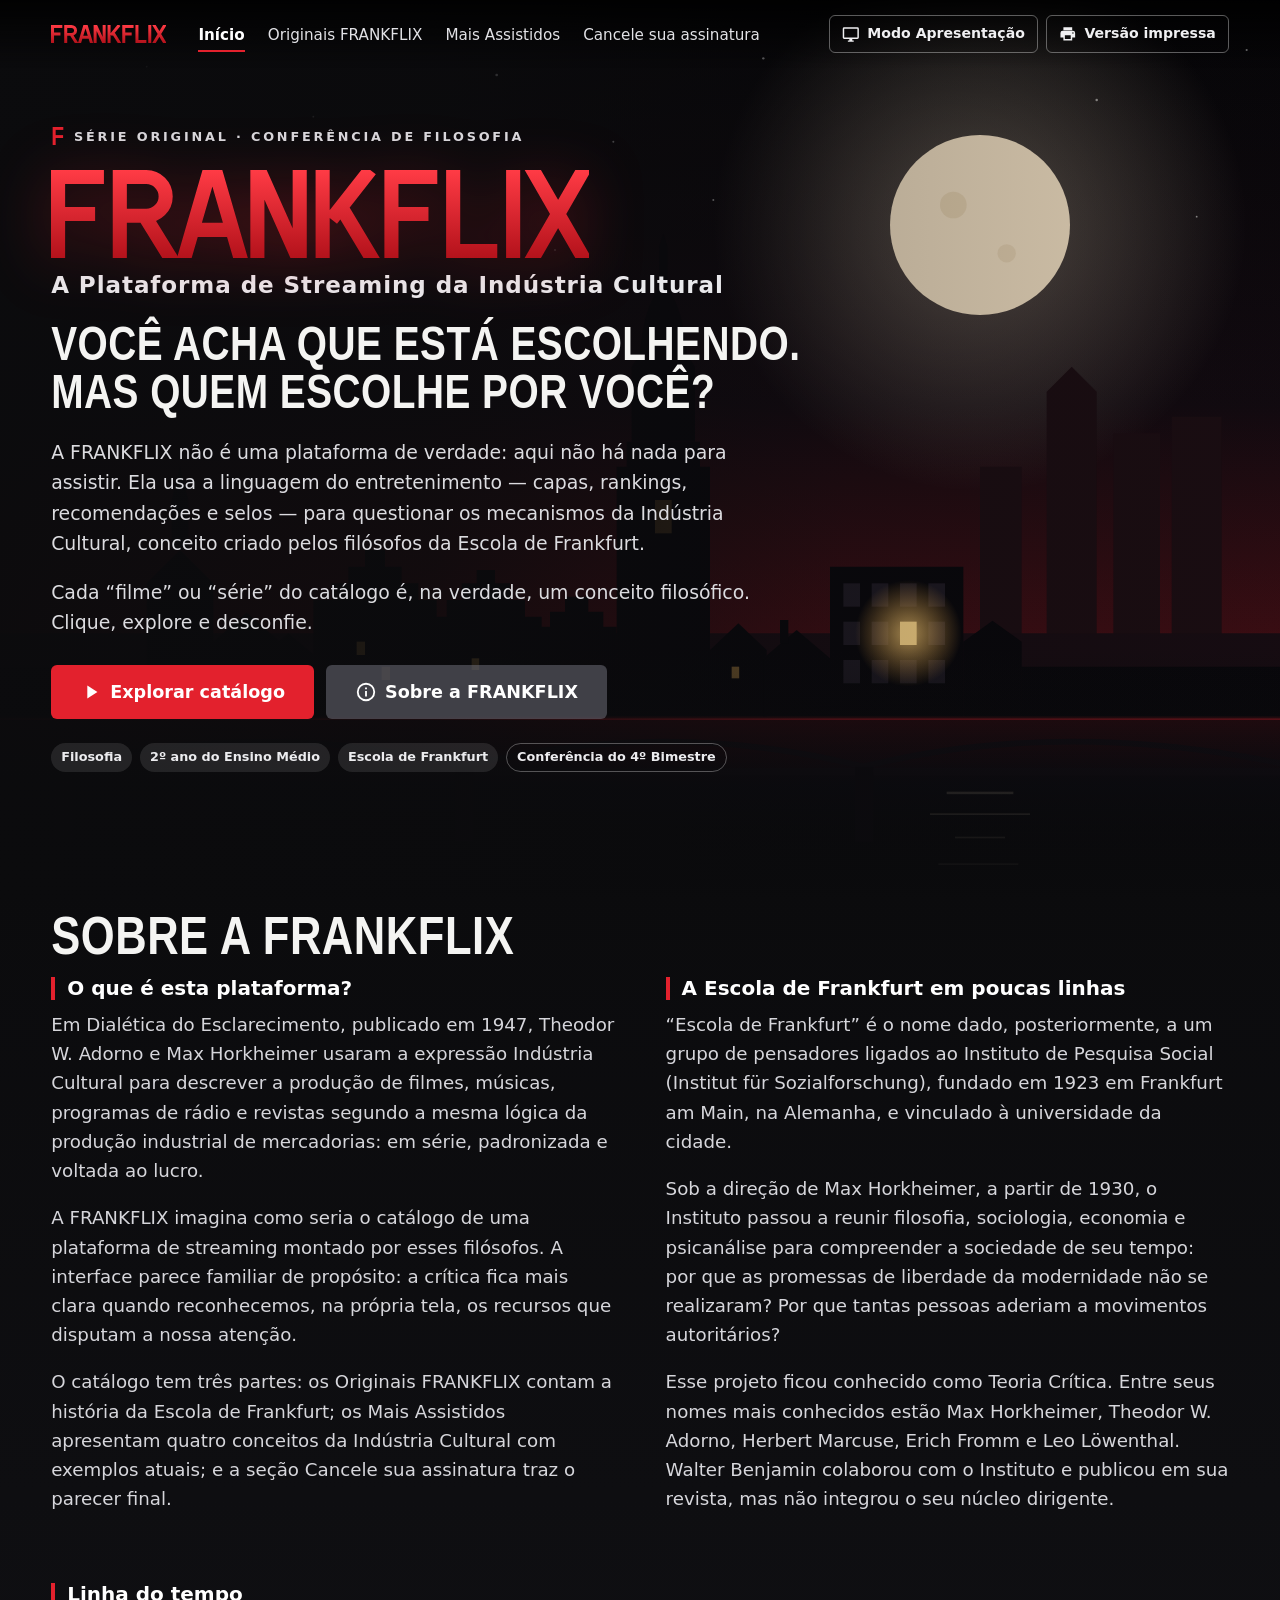
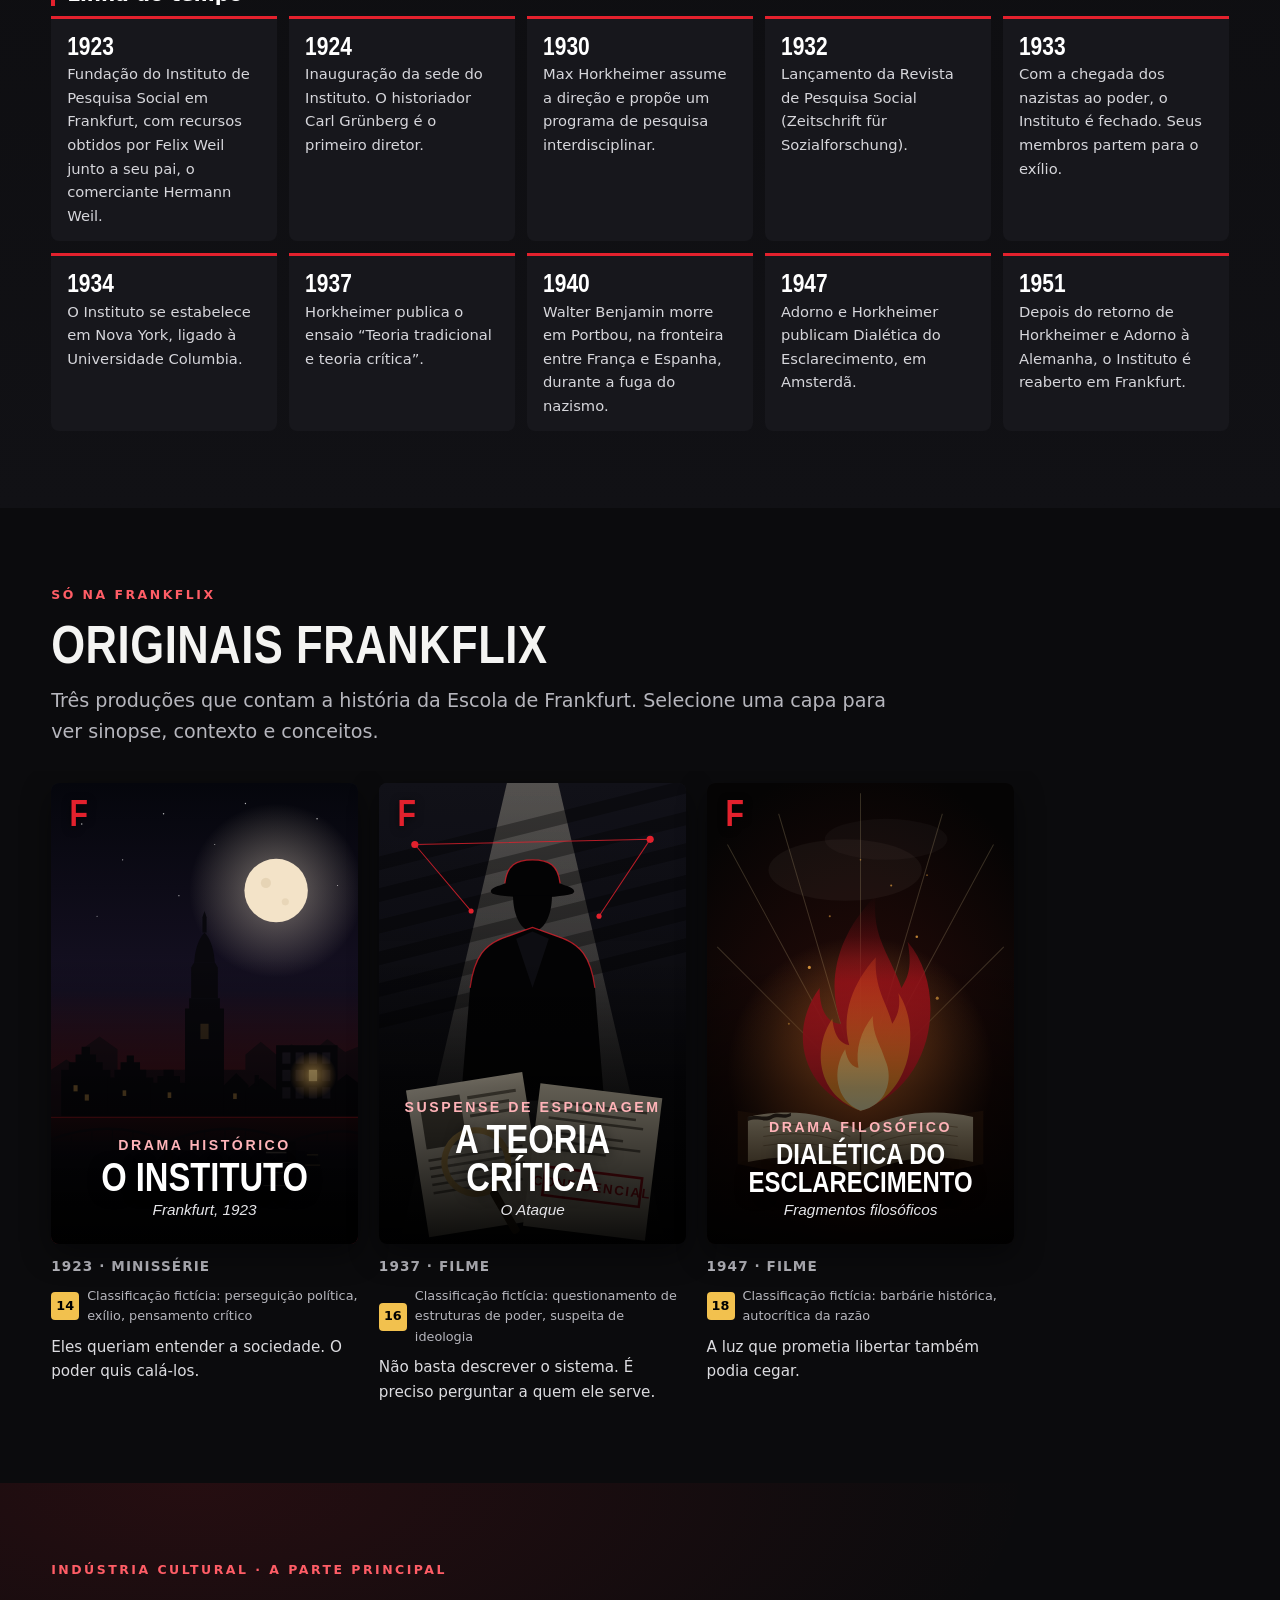
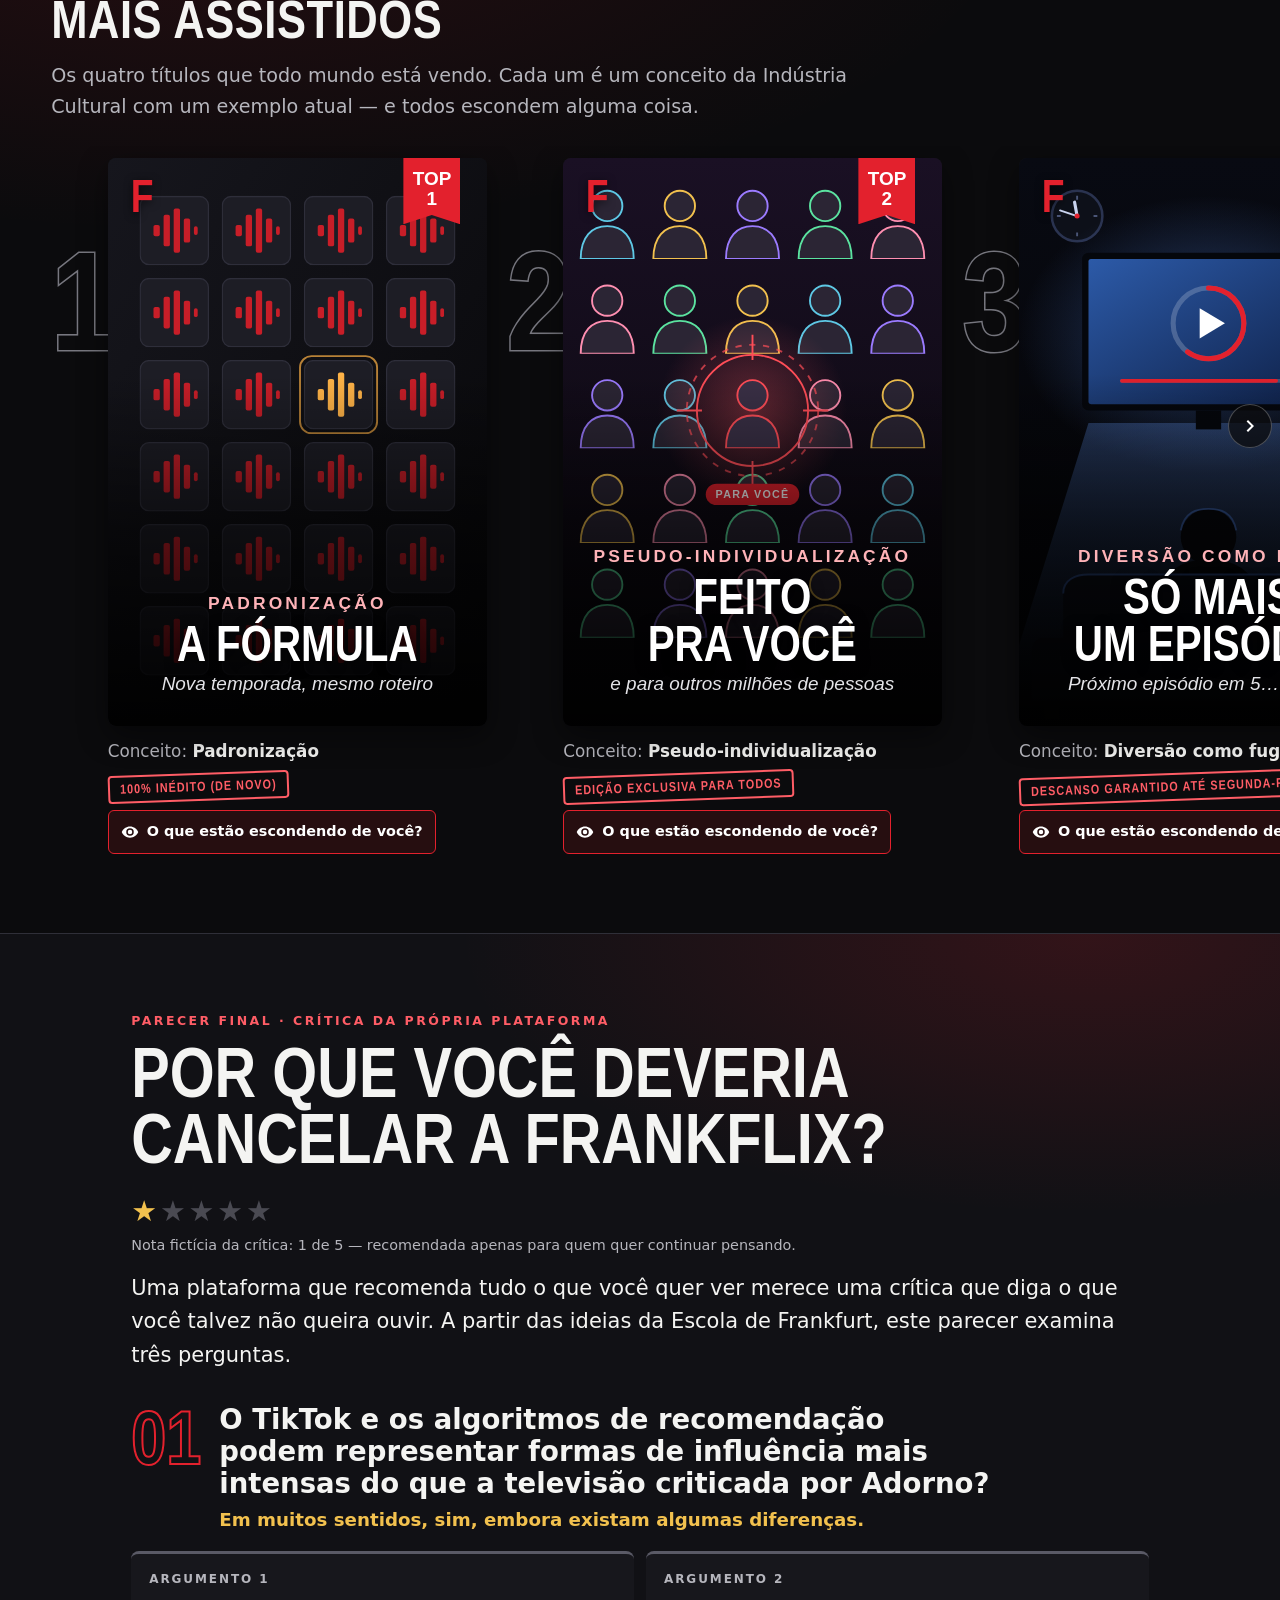
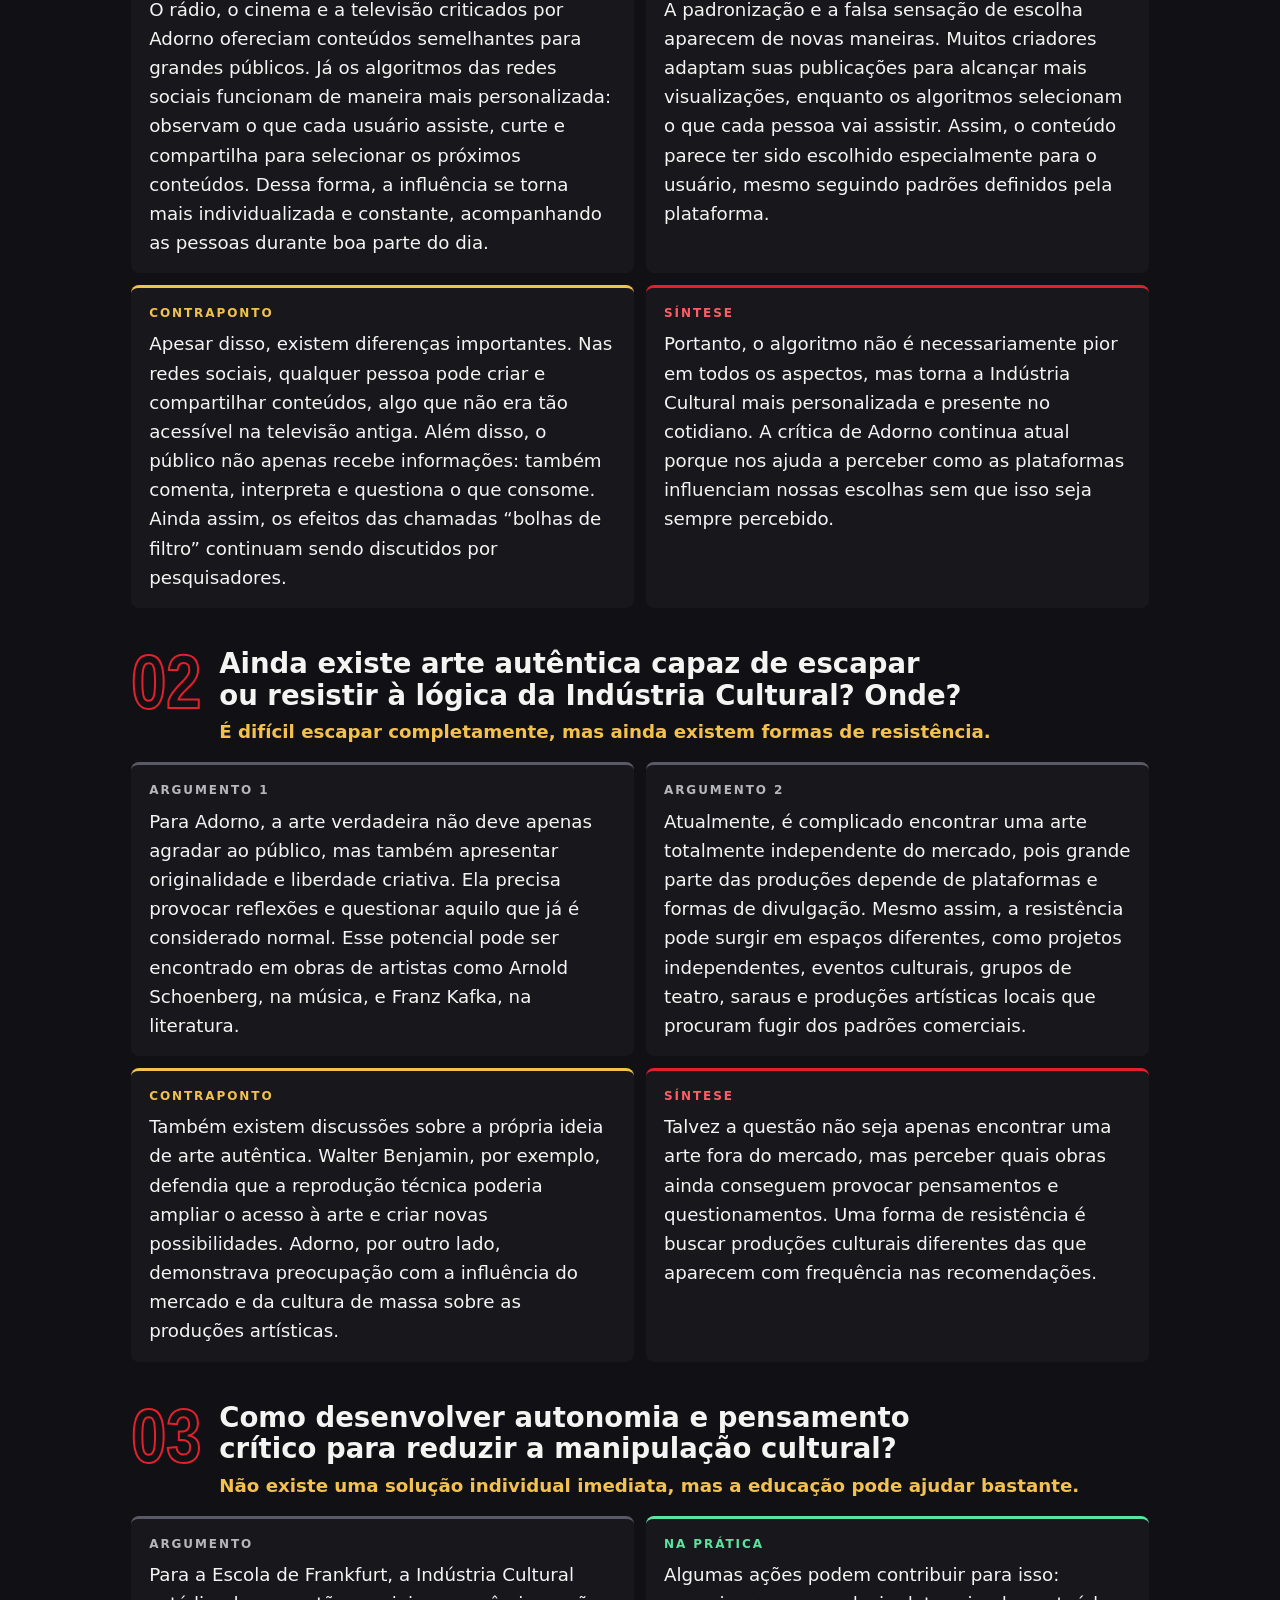
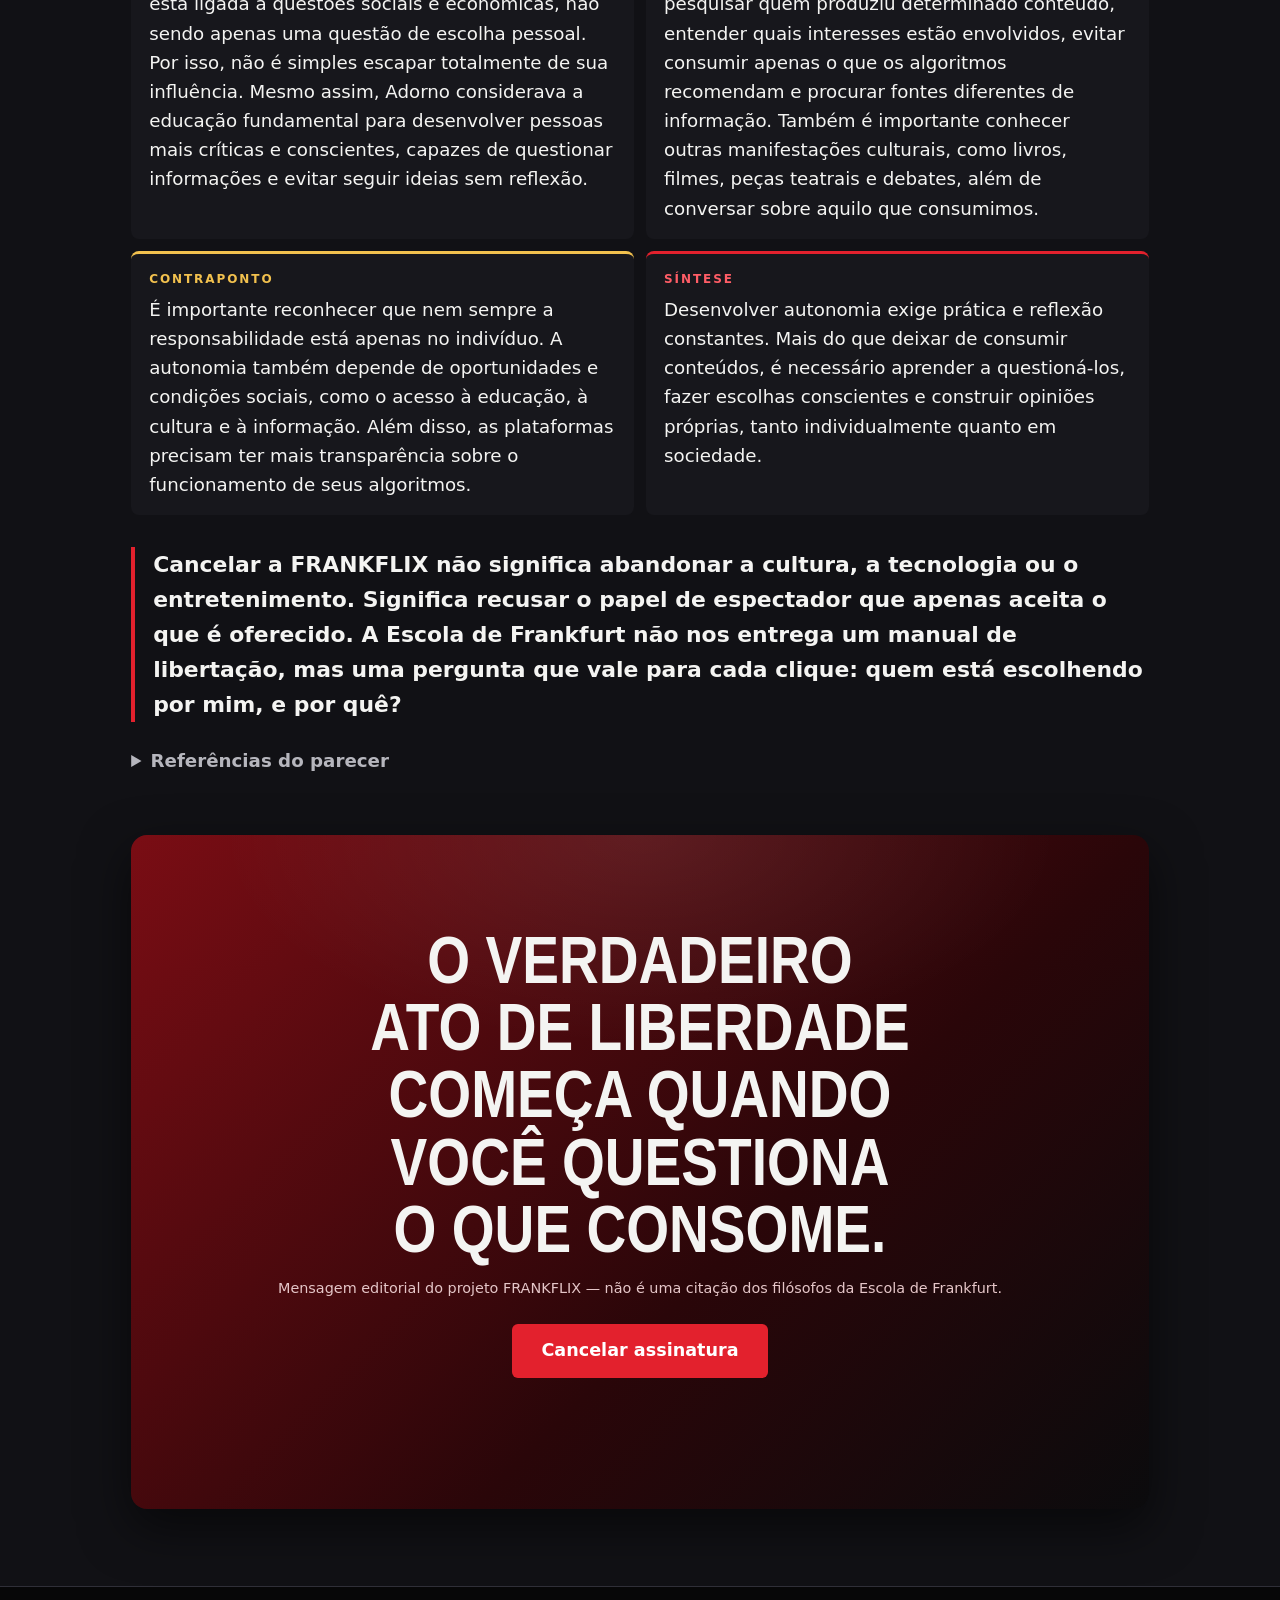
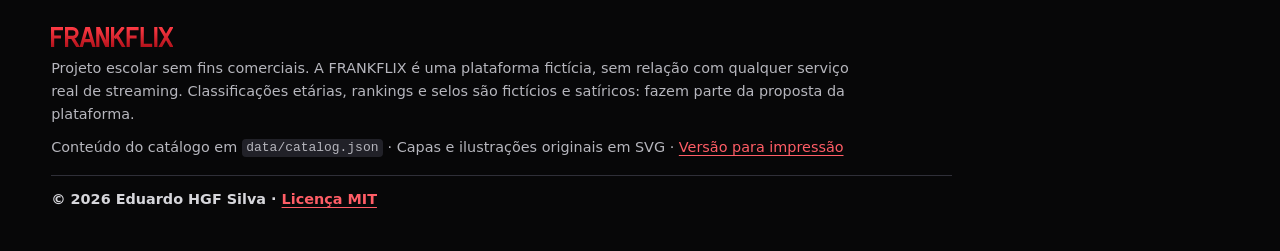
==== commit 3c8fc1cf: "Atualiza parecer final, adiciona créditos e QR code - Parecer final com o texto revisado das três pe" ====
--- a/index.html
+++ b/index.html
@@ -8,7 +8,6 @@
   <meta name="theme-color" content="#0b0b0d">
   <meta name="color-scheme" content="dark">
   <link rel="icon" href="assets/favicon.svg" type="image/svg+xml">
-  <link rel="preload" href="data/catalog.json" as="fetch" crossorigin>
   <link rel="stylesheet" href="css/style.css">
   <link rel="stylesheet" href="css/components.css">
   <script type="module" src="js/app.js"></script>
@@ -110,6 +109,7 @@
       <img src="assets/logo.svg" alt="FRANKFLIX" width="122" height="20">
       <p data-footer-disclaimer></p>
       <p>Conteúdo do catálogo em <code>data/catalog.json</code> · Capas e ilustrações originais em SVG · <a href="print.html">Versão para impressão</a></p>
+      <p class="site-footer__credits" data-footer-credits></p>
     </div>
   </footer>
 
--- a/css/style.css
+++ b/css/style.css
@@ -307,6 +307,7 @@
 }
 .site-footer__inner { display: grid; gap: 10px; }
 .site-footer p { margin: 0; max-width: 90ch; }
+.site-footer__credits { margin-top: 6px !important; padding-top: 12px; border-top: 1px solid var(--line); color: #d6d6db; font-weight: 600; }
 
 /* ---------- Movimento reduzido ---------- */
 
